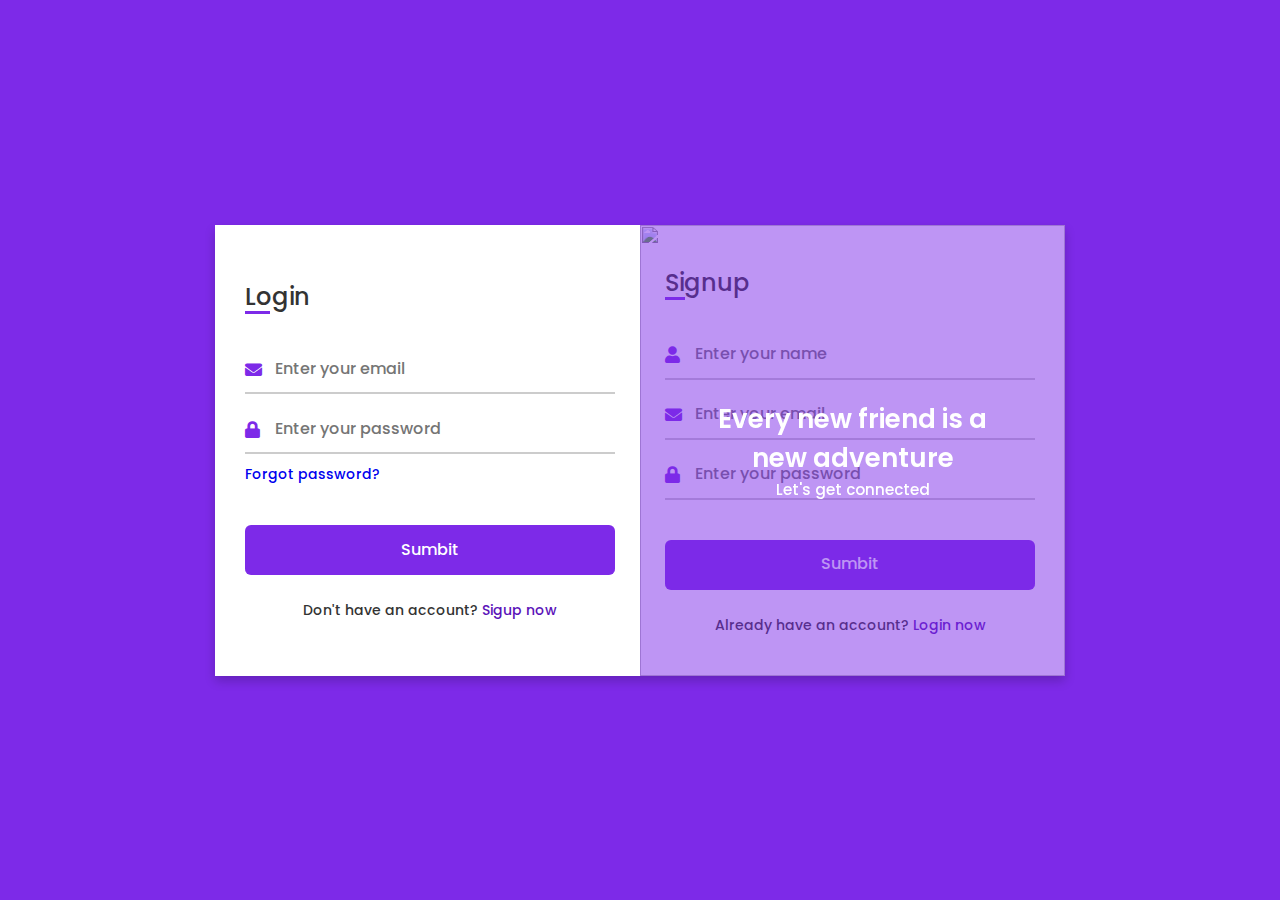
==== index.html @ 82aabe47 "sign up form" ====
<!DOCTYPE html>

<html lang="en" dir="ltr">
  <head>
    <meta charset="UTF-8">

    <link rel="stylesheet" href="style.css">
    
    <link rel="stylesheet" href="https://cdnjs.cloudflare.com/ajax/libs/font-awesome/5.15.3/css/all.min.css">
    <meta name="viewport" content="width=device-width, initial-scale=1.0">
   </head>
<body>
  <div class="container">
    <input type="checkbox" id="flip">
    <div class="cover">
      <div class="front">
        <img src="images/frontImg.jpg" alt="">
        <div class="text">
          <span class="text-1">Every new friend is a <br> new adventure</span>
          <span class="text-2">Let's get connected</span>
        </div>
      </div>
      <div class="back">
        <img class="backImg" src="images/backImg.jpg" alt="">
        <div class="text">
          <span class="text-1">Complete miles of journey <br> with one step</span>
          <span class="text-2">Let's get started</span>
        </div>
      </div>
    </div>
    <div class="forms">
        <div class="form-content">
          <div class="login-form">
            <div class="title">Login</div>
          <form action="#">
            <div class="input-boxes">
              <div class="input-box">
                <i class="fas fa-envelope"></i>
                <input type="text" placeholder="Enter your email" required>
              </div>
              <div class="input-box">
                <i class="fas fa-lock"></i>
                <input type="password" placeholder="Enter your password" required>
              </div>
              <div class="text"><a href="#">Forgot password?</a></div>
              <div class="button input-box">
                <input type="submit" value="Sumbit">
              </div>
              <div class="text sign-up-text">Don't have an account? <label for="flip">Sigup now</label></div>
            </div>
        </form>
      </div>
        <div class="signup-form">
          <div class="title">Signup</div>
        <form action="#">
            <div class="input-boxes">
              <div class="input-box">
                <i class="fas fa-user"></i>
                <input type="text" placeholder="Enter your name" required>
              </div>
              <div class="input-box">
                <i class="fas fa-envelope"></i>
                <input type="text" placeholder="Enter your email" required>
              </div>
              <div class="input-box">
                <i class="fas fa-lock"></i>
                <input type="password" placeholder="Enter your password" required>
              </div>
              <div class="button input-box">
                <input type="submit" value="Sumbit">
              </div>
              <div class="text sign-up-text">Already have an account? <label for="flip">Login now</label></div>
            </div>
      </form>
    </div>
    </div>
    </div>
  </div>
</body>
</html>
---- style.css ----
@import url('https://fonts.googleapis.com/css2?family=Poppins:wght@200;300;400;500;600;700&display=swap');
*{
  margin: 0;
  padding: 0;
  box-sizing: border-box;
  font-family: "Poppins" , sans-serif;
}
body{
  min-height: 100vh;
  display: flex;
  align-items: center;
  justify-content: center;
  background: #7d2ae8;
  padding: 30px;
}
.container{
  position: relative;
  max-width: 850px;
  width: 100%;
  background: #fff;
  padding: 40px 30px;
  box-shadow: 0 5px 10px rgba(0,0,0,0.2);
  perspective: 2700px;
}
.container .cover{
  position: absolute;
  top: 0;
  left: 50%;
  height: 100%;
  width: 50%;
  z-index: 98;
  transition: all 1s ease;
  transform-origin: left;
  transform-style: preserve-3d;
}
.container #flip:checked ~ .cover{
  transform: rotateY(-180deg);
}
 .container .cover .front,
 .container .cover .back{
  position: absolute;
  top: 0;
  left: 0;
  height: 100%;
  width: 100%;
}
.cover .back{
  transform: rotateY(180deg);
  backface-visibility: hidden;
}
.container .cover::before,
.container .cover::after{
  content: '';
  position: absolute;
  height: 100%;
  width: 100%;
  background: #7d2ae8;
  opacity: 0.5;
  z-index: 12;
}
.container .cover::after{
  opacity: 0.3;
  transform: rotateY(180deg);
  backface-visibility: hidden;
}
.container .cover img{
  position: absolute;
  height: 100%;
  width: 100%;
  object-fit: cover;
  z-index: 10;
}
.container .cover .text{
  position: absolute;
  z-index: 130;
  height: 100%;
  width: 100%;
  display: flex;
  flex-direction: column;
  align-items: center;
  justify-content: center;
}
.cover .text .text-1,
.cover .text .text-2{
  font-size: 26px;
  font-weight: 600;
  color: #fff;
  text-align: center;
}
.cover .text .text-2{
  font-size: 15px;
  font-weight: 500;
}
.container .forms{
  height: 100%;
  width: 100%;
  background: #fff;
}
.container .form-content{
  display: flex;
  align-items: center;
  justify-content: space-between;
}
.form-content .login-form,
.form-content .signup-form{
  width: calc(100% / 2 - 25px);
}
.forms .form-content .title{
  position: relative;
  font-size: 24px;
  font-weight: 500;
  color: #333;
}
.forms .form-content .title:before{
  content: '';
  position: absolute;
  left: 0;
  bottom: 0;
  height: 3px;
  width: 25px;
  background: #7d2ae8;
}
.forms .signup-form  .title:before{
  width: 20px;
}
.forms .form-content .input-boxes{
  margin-top: 30px;
}
.forms .form-content .input-box{
  display: flex;
  align-items: center;
  height: 50px;
  width: 100%;
  margin: 10px 0;
  position: relative;
}
.form-content .input-box input{
  height: 100%;
  width: 100%;
  outline: none;
  border: none;
  padding: 0 30px;
  font-size: 16px;
  font-weight: 500;
  border-bottom: 2px solid rgba(0,0,0,0.2);
  transition: all 0.3s ease;
}
.form-content .input-box input:focus,
.form-content .input-box input:valid{
  border-color: #7d2ae8;
}
.form-content .input-box i{
  position: absolute;
  color: #7d2ae8;
  font-size: 17px;
}
.forms .form-content .text{
  font-size: 14px;
  font-weight: 500;
  color: #333;
}
.forms .form-content .text a{
  text-decoration: none;
}
.forms .form-content .text a:hover{
  text-decoration: underline;
}
.forms .form-content .button{
  color: #fff;
  margin-top: 40px;
}
.forms .form-content .button input{
  color: #fff;
  background: #7d2ae8;
  border-radius: 6px;
  padding: 0;
  cursor: pointer;
  transition: all 0.4s ease;
}
.forms .form-content .button input:hover{
  background: #5b13b9;
}
.forms .form-content label{
  color: #5b13b9;
  cursor: pointer;
}
.forms .form-content label:hover{
  text-decoration: underline;
}
.forms .form-content .login-text,
.forms .form-content .sign-up-text{
  text-align: center;
  margin-top: 25px;
}
.container #flip{
  display: none;
}
@media (max-width: 730px) {
  .container .cover{
    display: none;
  }
  .form-content .login-form,
  .form-content .signup-form{
    width: 100%;
  }
  .form-content .signup-form{
    display: none;
  }
  .container #flip:checked ~ .forms .signup-form{
    display: block;
  }
  .container #flip:checked ~ .forms .login-form{
    display: none;
  }
}
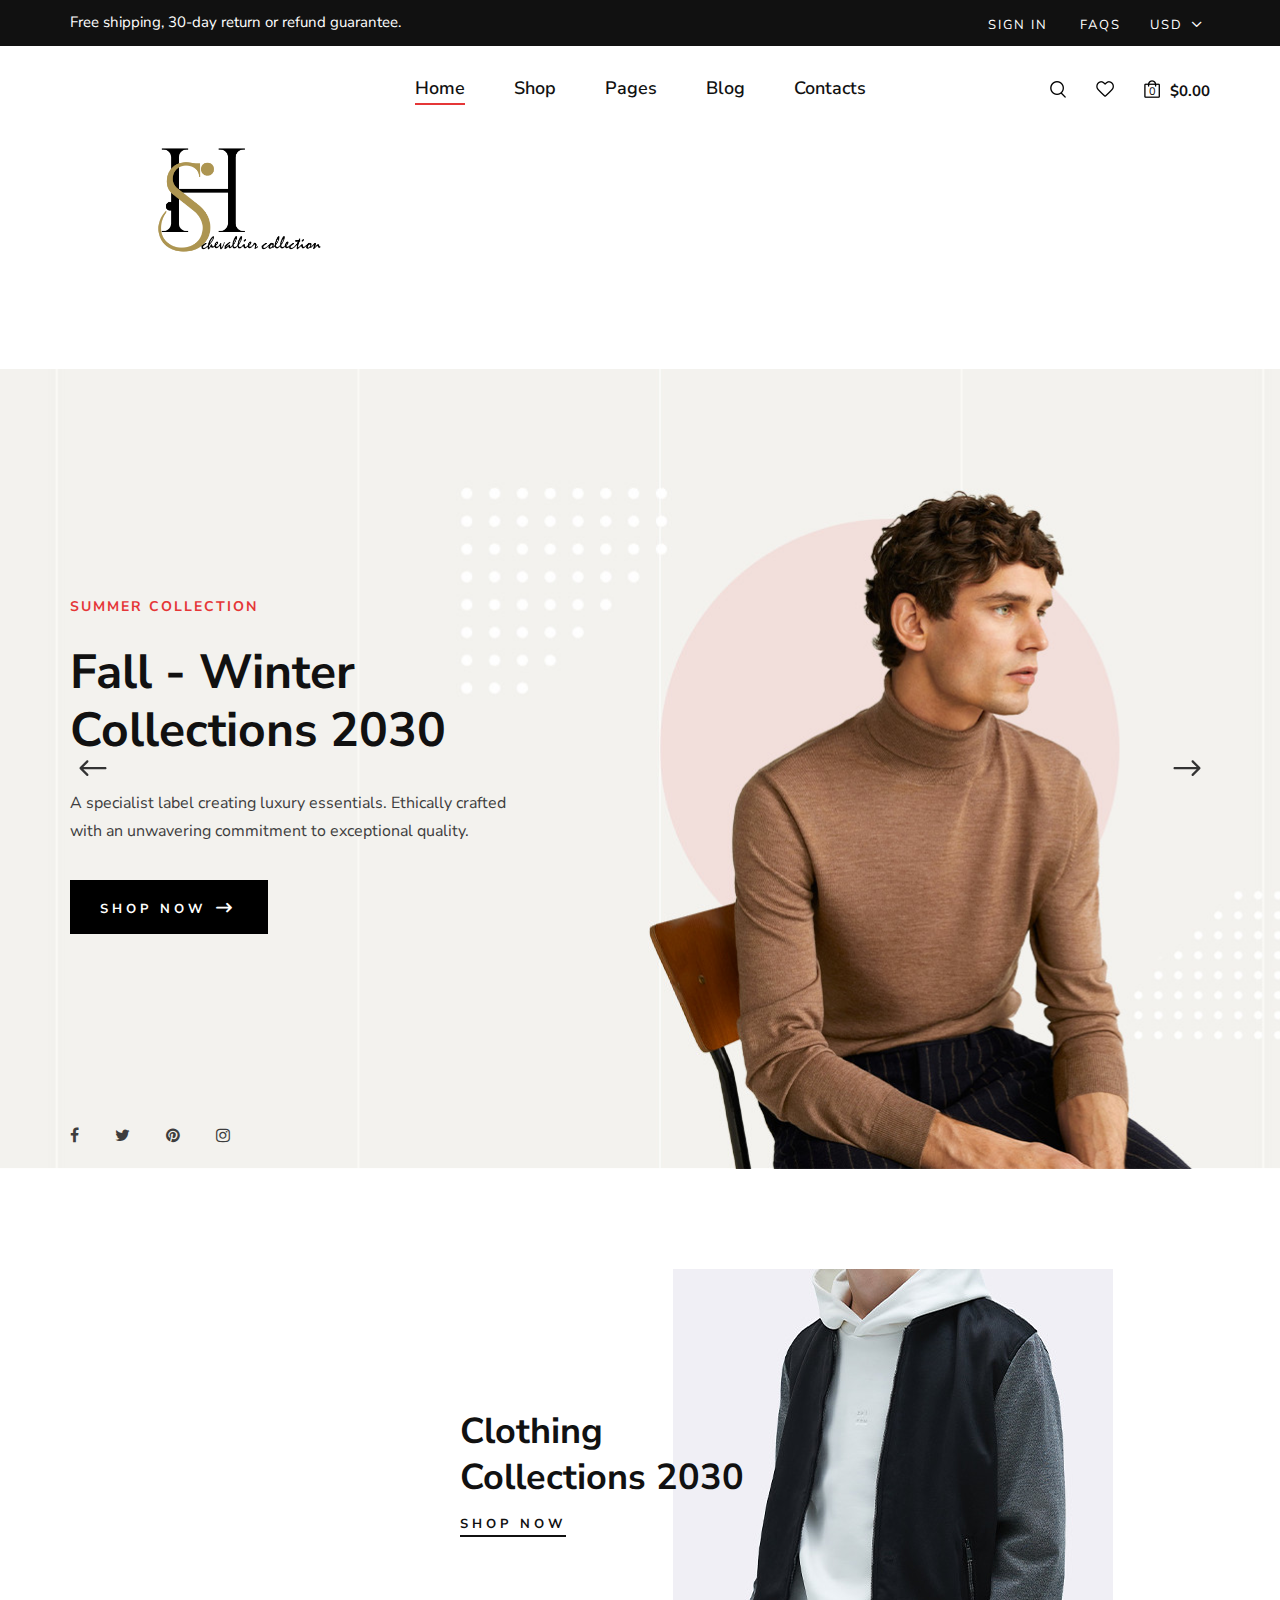
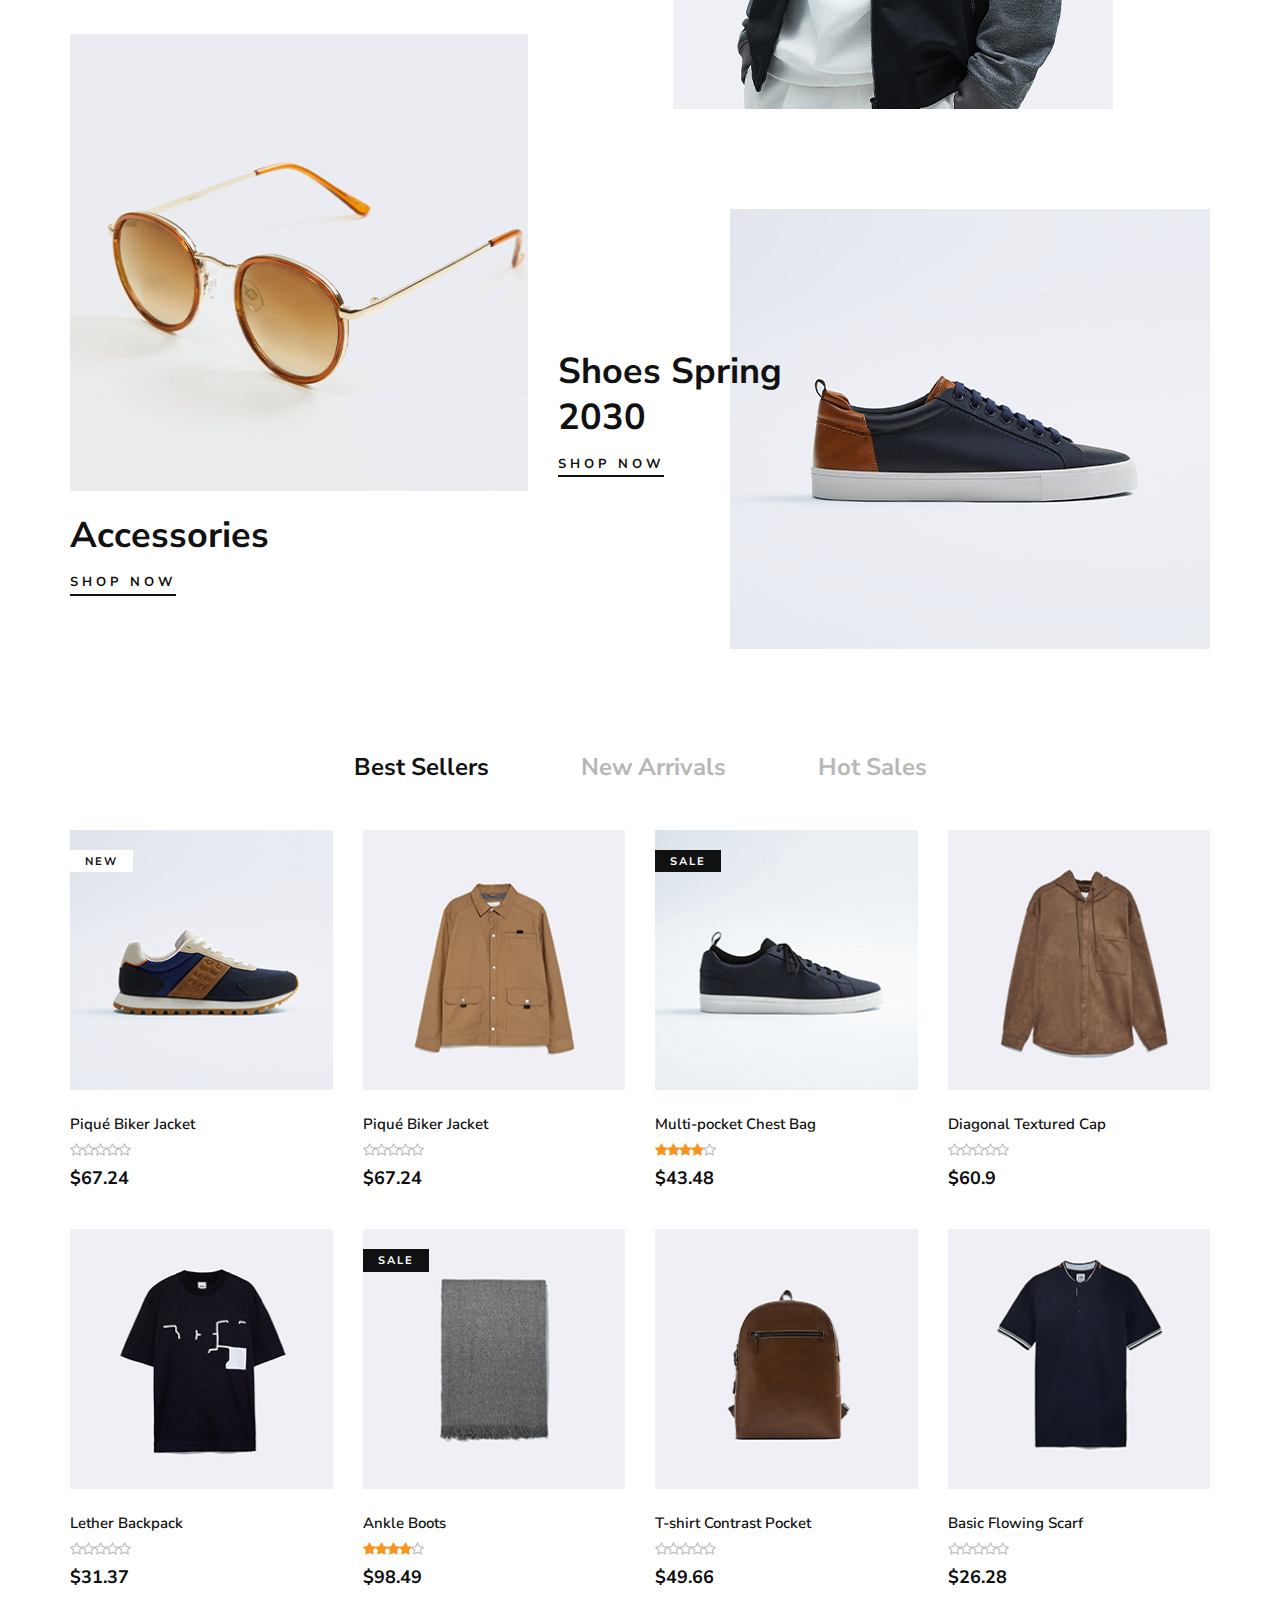
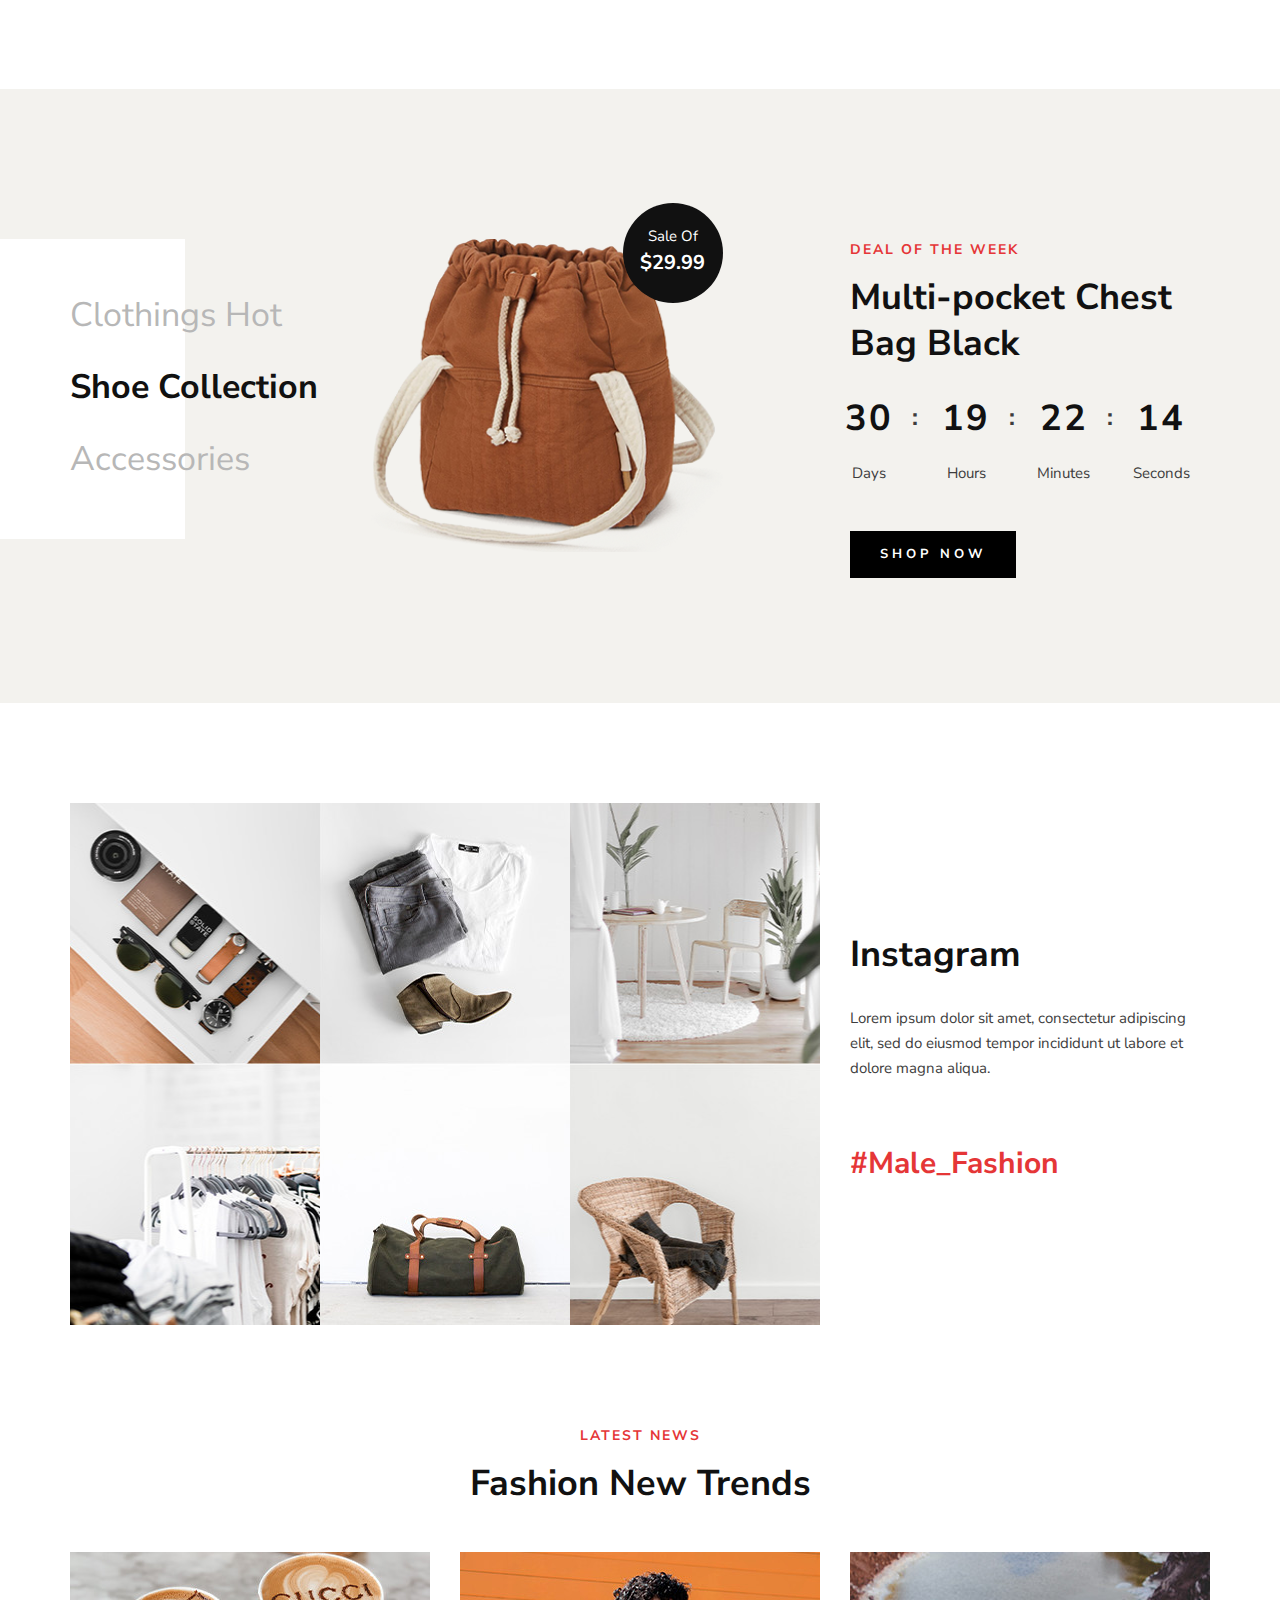
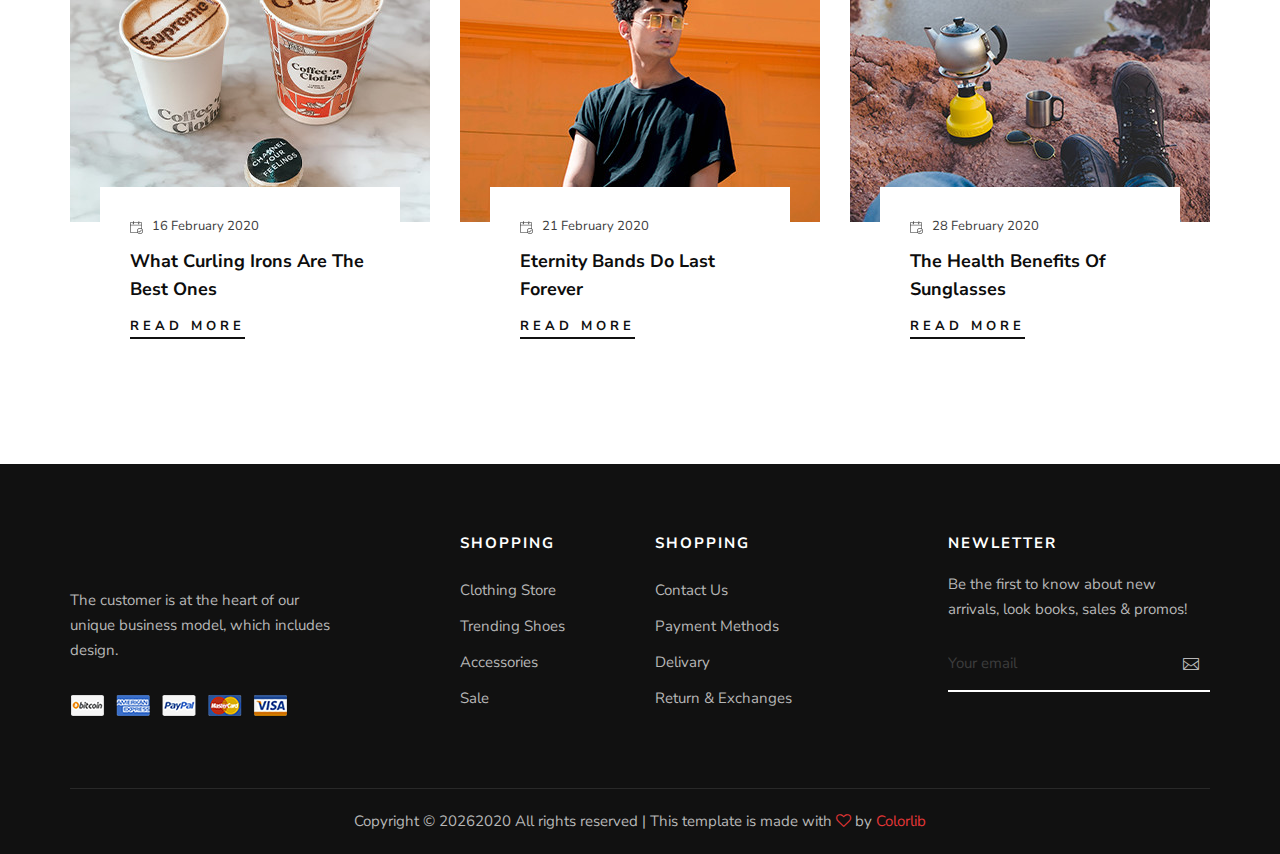
==== commit ca8896c9: "pages" ====
--- a/index.html
+++ b/index.html
@@ -1,80 +1,729 @@
-<!DOCTYPE html>
-
-<html lang="en" dir="ltr">
-  <head>
-    <meta charset="UTF-8">
-
-    <link rel="stylesheet" href="style.css">
-    
-    <link rel="stylesheet" href="https://cdnjs.cloudflare.com/ajax/libs/font-awesome/5.15.3/css/all.min.css">
-    <meta name="viewport" content="width=device-width, initial-scale=1.0">
-   </head>
-<body>
-  <div class="container">
-    <input type="checkbox" id="flip">
-    <div class="cover">
-      <div class="front">
-        <img src="images/frontImg.jpg" alt="">
-        <div class="text">
-          <span class="text-1">Every new friend is a <br> new adventure</span>
-          <span class="text-2">Let's get connected</span>
-        </div>
-      </div>
-      <div class="back">
-        <img class="backImg" src="images/backImg.jpg" alt="">
-        <div class="text">
-          <span class="text-1">Complete miles of journey <br> with one step</span>
-          <span class="text-2">Let's get started</span>
-        </div>
-      </div>
-    </div>
-    <div class="forms">
-        <div class="form-content">
-          <div class="login-form">
-            <div class="title">Login</div>
-          <form action="#">
-            <div class="input-boxes">
-              <div class="input-box">
-                <i class="fas fa-envelope"></i>
-                <input type="text" placeholder="Enter your email" required>
-              </div>
-              <div class="input-box">
-                <i class="fas fa-lock"></i>
-                <input type="password" placeholder="Enter your password" required>
-              </div>
-              <div class="text"><a href="#">Forgot password?</a></div>
-              <div class="button input-box">
-                <input type="submit" value="Sumbit">
-              </div>
-              <div class="text sign-up-text">Don't have an account? <label for="flip">Sigup now</label></div>
-            </div>
-        </form>
-      </div>
-        <div class="signup-form">
-          <div class="title">Signup</div>
-        <form action="#">
-            <div class="input-boxes">
-              <div class="input-box">
-                <i class="fas fa-user"></i>
-                <input type="text" placeholder="Enter your name" required>
-              </div>
-              <div class="input-box">
-                <i class="fas fa-envelope"></i>
-                <input type="text" placeholder="Enter your email" required>
-              </div>
-              <div class="input-box">
-                <i class="fas fa-lock"></i>
-                <input type="password" placeholder="Enter your password" required>
-              </div>
-              <div class="button input-box">
-                <input type="submit" value="Sumbit">
-              </div>
-              <div class="text sign-up-text">Already have an account? <label for="flip">Login now</label></div>
-            </div>
-      </form>
-    </div>
-    </div>
-    </div>
-  </div>
-</body>
-</html>
+<!DOCTYPE html>
+<html lang="zxx">
+
+<head>
+    <meta charset="UTF-8">
+    <meta name="description" content="Male_Fashion Template">
+    <meta name="keywords" content="Male_Fashion, unica, creative, html">
+    <meta name="viewport" content="width=device-width, initial-scale=1.0">
+    <meta http-equiv="X-UA-Compatible" content="ie=edge">
+    <title>chevalier</title>
+
+    <!-- Google Font -->
+    <link href="https://fonts.googleapis.com/css2?family=Nunito+Sans:wght@300;400;600;700;800;900&display=swap"
+    rel="stylesheet">
+
+    <!-- Css Styles -->
+    <link rel="stylesheet" href="css/bootstrap.min.css" type="text/css">
+    <link rel="stylesheet" href="css/font-awesome.min.css" type="text/css">
+    <link rel="stylesheet" href="css/elegant-icons.css" type="text/css">
+    <link rel="stylesheet" href="css/magnific-popup.css" type="text/css">
+    <link rel="stylesheet" href="css/nice-select.css" type="text/css">
+    <link rel="stylesheet" href="css/owl.carousel.min.css" type="text/css">
+    <link rel="stylesheet" href="css/slicknav.min.css" type="text/css">
+    <link rel="stylesheet" href="css/style.css" type="text/css">
+</head>
+
+<body>
+    <!-- Page Preloder -->
+    <div id="preloder">
+        <div class="loader"></div>
+    </div>
+
+    <!-- Offcanvas Menu Begin -->
+    <div class="offcanvas-menu-overlay"></div>
+    <div class="offcanvas-menu-wrapper">
+        <div class="offcanvas__option">
+            <div class="offcanvas__links">
+                <a href="#">Sign in</a>
+                <a href="#">FAQs</a>
+            </div>
+            <div class="offcanvas__top__hover">
+                <span>Usd <i class="arrow_carrot-down"></i></span>
+                <ul>
+                    <li>USD</li>
+                    <li>EUR</li>
+                    <li>TND</li>
+                </ul>
+            </div>
+        </div>
+        <div class="offcanvas__nav__option">
+            <a href="#" class="search-switch"><img src="img/icon/search.png" alt=""></a>
+            <a href="#"><img src="img/icon/heart.png" alt=""></a>
+            <a href="#"><img src="img/icon/cart.png" alt=""> <span>0</span></a>
+            <div class="price">$0.00</div>
+        </div>
+        <div id="mobile-menu-wrap"></div>
+        <div class="offcanvas__text">
+            <p>Free shipping, 30-day return or refund guarantee.</p>
+        </div>
+    </div>
+    <!-- Offcanvas Menu End -->
+
+    <!-- Header Section Begin -->
+    <header class="header">
+        <div class="header__top">
+            <div class="container">
+                <div class="row">
+                    <div class="col-lg-6 col-md-7">
+                        <div class="header__top__left">
+                            <p>Free shipping, 30-day return or refund guarantee.</p>
+                        </div>
+                    </div>
+                    <div class="col-lg-6 col-md-5">
+                        <div class="header__top__right">
+                            <div class="header__top__links">
+                                <a href="#">Sign in</a>
+                                <a href="#">FAQs</a>
+                            </div>
+                            <div class="header__top__hover">
+                                <span>Usd <i class="arrow_carrot-down"></i></span>
+                                <ul>
+                                    <li>USD</li>
+                                    <li>EUR</li>
+                                    <li>USD</li>
+                                </ul>
+                            </div>
+                        </div>
+                    </div>
+                </div>
+            </div>
+        </div>
+        <div class="container">
+            <div class="row">
+                <div class="col-lg-3 col-md-3">
+                    <div class="header__logo">
+                        <a href="./index.html"><img src="img/logo.png" alt=""></a>
+                    </div>
+                </div>
+                <div class="col-lg-6 col-md-6">
+                    <nav class="header__menu mobile-menu">
+                        <ul>
+                            <li class="active"><a href="./index.html">Home</a></li>
+                            <li><a href="./shop.html">Shop</a></li>
+                            <li><a href="#">Pages</a>
+                                <ul class="dropdown">
+                                    <li><a href="./about.html">About Us</a></li>
+                                    <li><a href="./shop-details.html">Shop Details</a></li>
+                                    <li><a href="./shopping-cart.html">Shopping Cart</a></li>
+                                    <li><a href="./checkout.html">Check Out</a></li>
+                                    <li><a href="./blog-details.html">Blog Details</a></li>
+                                </ul>
+                            </li>
+                            <li><a href="./blog.html">Blog</a></li>
+                            <li><a href="./contact.html">Contacts</a></li>
+                        </ul>
+                    </nav>
+                </div>
+                <div class="col-lg-3 col-md-3">
+                    <div class="header__nav__option">
+                        <a href="#" class="search-switch"><img src="img/icon/search.png" alt=""></a>
+                        <a href="#"><img src="img/icon/heart.png" alt=""></a>
+                        <a href="#"><img src="img/icon/cart.png" alt=""> <span>0</span></a>
+                        <div class="price">$0.00</div>
+                    </div>
+                </div>
+            </div>
+            <div class="canvas__open"><i class="fa fa-bars"></i></div>
+        </div>
+    </header>
+    <!-- Header Section End -->
+
+    <!-- Hero Section Begin -->
+    <section class="hero">
+        <div class="hero__slider owl-carousel">
+            <div class="hero__items set-bg" data-setbg="img/hero/hero-1.jpg">
+                <div class="container">
+                    <div class="row">
+                        <div class="col-xl-5 col-lg-7 col-md-8">
+                            <div class="hero__text">
+                                <h6>Summer Collection</h6>
+                                <h2>Fall - Winter Collections 2030</h2>
+                                <p>A specialist label creating luxury essentials. Ethically crafted with an unwavering
+                                commitment to exceptional quality.</p>
+                                <a href="#" class="primary-btn">Shop now <span class="arrow_right"></span></a>
+                                <div class="hero__social">
+                                    <a href="#"><i class="fa fa-facebook"></i></a>
+                                    <a href="#"><i class="fa fa-twitter"></i></a>
+                                    <a href="#"><i class="fa fa-pinterest"></i></a>
+                                    <a href="#"><i class="fa fa-instagram"></i></a>
+                                </div>
+                            </div>
+                        </div>
+                    </div>
+                </div>
+            </div>
+            <div class="hero__items set-bg" data-setbg="img/hero/hero-2.jpg">
+                <div class="container">
+                    <div class="row">
+                        <div class="col-xl-5 col-lg-7 col-md-8">
+                            <div class="hero__text">
+                                <h6>Summer Collection</h6>
+                                <h2>Fall - Winter Collections 2030</h2>
+                                <p>A specialist label creating luxury essentials. Ethically crafted with an unwavering
+                                commitment to exceptional quality.</p>
+                                <a href="#" class="primary-btn">Shop now <span class="arrow_right"></span></a>
+                                <div class="hero__social">
+                                    <a href="#"><i class="fa fa-facebook"></i></a>
+                                    <a href="#"><i class="fa fa-twitter"></i></a>
+                                    <a href="#"><i class="fa fa-pinterest"></i></a>
+                                    <a href="#"><i class="fa fa-instagram"></i></a>
+                                </div>
+                            </div>
+                        </div>
+                    </div>
+                </div>
+            </div>
+        </div>
+    </section>
+    <!-- Hero Section End -->
+
+    <!-- Banner Section Begin -->
+    <section class="banner spad">
+        <div class="container">
+            <div class="row">
+                <div class="col-lg-7 offset-lg-4">
+                    <div class="banner__item">
+                        <div class="banner__item__pic">
+                            <img src="img/banner/banner-1.jpg" alt="">
+                        </div>
+                        <div class="banner__item__text">
+                            <h2>Clothing Collections 2030</h2>
+                            <a href="#">Shop now</a>
+                        </div>
+                    </div>
+                </div>
+                <div class="col-lg-5">
+                    <div class="banner__item banner__item--middle">
+                        <div class="banner__item__pic">
+                            <img src="img/banner/banner-2.jpg" alt="">
+                        </div>
+                        <div class="banner__item__text">
+                            <h2>Accessories</h2>
+                            <a href="#">Shop now</a>
+                        </div>
+                    </div>
+                </div>
+                <div class="col-lg-7">
+                    <div class="banner__item banner__item--last">
+                        <div class="banner__item__pic">
+                            <img src="img/banner/banner-3.jpg" alt="">
+                        </div>
+                        <div class="banner__item__text">
+                            <h2>Shoes Spring 2030</h2>
+                            <a href="#">Shop now</a>
+                        </div>
+                    </div>
+                </div>
+            </div>
+        </div>
+    </section>
+    <!-- Banner Section End -->
+
+    <!-- Product Section Begin -->
+    <section class="product spad">
+        <div class="container">
+            <div class="row">
+                <div class="col-lg-12">
+                    <ul class="filter__controls">
+                        <li class="active" data-filter="*">Best Sellers</li>
+                        <li data-filter=".new-arrivals">New Arrivals</li>
+                        <li data-filter=".hot-sales">Hot Sales</li>
+                    </ul>
+                </div>
+            </div>
+            <div class="row product__filter">
+                <div class="col-lg-3 col-md-6 col-sm-6 col-md-6 col-sm-6 mix new-arrivals">
+                    <div class="product__item">
+                        <div class="product__item__pic set-bg" data-setbg="img/product/product-1.jpg">
+                            <span class="label">New</span>
+                            <ul class="product__hover">
+                                <li><a href="#"><img src="img/icon/heart.png" alt=""></a></li>
+                                <li><a href="#"><img src="img/icon/compare.png" alt=""> <span>Compare</span></a></li>
+                                <li><a href="#"><img src="img/icon/search.png" alt=""></a></li>
+                            </ul>
+                        </div>
+                        <div class="product__item__text">
+                            <h6>Piqué Biker Jacket</h6>
+                            <a href="#" class="add-cart">+ Add To Cart</a>
+                            <div class="rating">
+                                <i class="fa fa-star-o"></i>
+                                <i class="fa fa-star-o"></i>
+                                <i class="fa fa-star-o"></i>
+                                <i class="fa fa-star-o"></i>
+                                <i class="fa fa-star-o"></i>
+                            </div>
+                            <h5>$67.24</h5>
+                            <div class="product__color__select">
+                                <label for="pc-1">
+                                    <input type="radio" id="pc-1">
+                                </label>
+                                <label class="active black" for="pc-2">
+                                    <input type="radio" id="pc-2">
+                                </label>
+                                <label class="grey" for="pc-3">
+                                    <input type="radio" id="pc-3">
+                                </label>
+                            </div>
+                        </div>
+                    </div>
+                </div>
+                <div class="col-lg-3 col-md-6 col-sm-6 col-md-6 col-sm-6 mix hot-sales">
+                    <div class="product__item">
+                        <div class="product__item__pic set-bg" data-setbg="img/product/product-2.jpg">
+                            <ul class="product__hover">
+                                <li><a href="#"><img src="img/icon/heart.png" alt=""></a></li>
+                                <li><a href="#"><img src="img/icon/compare.png" alt=""> <span>Compare</span></a></li>
+                                <li><a href="#"><img src="img/icon/search.png" alt=""></a></li>
+                            </ul>
+                        </div>
+                        <div class="product__item__text">
+                            <h6>Piqué Biker Jacket</h6>
+                            <a href="#" class="add-cart">+ Add To Cart</a>
+                            <div class="rating">
+                                <i class="fa fa-star-o"></i>
+                                <i class="fa fa-star-o"></i>
+                                <i class="fa fa-star-o"></i>
+                                <i class="fa fa-star-o"></i>
+                                <i class="fa fa-star-o"></i>
+                            </div>
+                            <h5>$67.24</h5>
+                            <div class="product__color__select">
+                                <label for="pc-4">
+                                    <input type="radio" id="pc-4">
+                                </label>
+                                <label class="active black" for="pc-5">
+                                    <input type="radio" id="pc-5">
+                                </label>
+                                <label class="grey" for="pc-6">
+                                    <input type="radio" id="pc-6">
+                                </label>
+                            </div>
+                        </div>
+                    </div>
+                </div>
+                <div class="col-lg-3 col-md-6 col-sm-6 col-md-6 col-sm-6 mix new-arrivals">
+                    <div class="product__item sale">
+                        <div class="product__item__pic set-bg" data-setbg="img/product/product-3.jpg">
+                            <span class="label">Sale</span>
+                            <ul class="product__hover">
+                                <li><a href="#"><img src="img/icon/heart.png" alt=""></a></li>
+                                <li><a href="#"><img src="img/icon/compare.png" alt=""> <span>Compare</span></a></li>
+                                <li><a href="#"><img src="img/icon/search.png" alt=""></a></li>
+                            </ul>
+                        </div>
+                        <div class="product__item__text">
+                            <h6>Multi-pocket Chest Bag</h6>
+                            <a href="#" class="add-cart">+ Add To Cart</a>
+                            <div class="rating">
+                                <i class="fa fa-star"></i>
+                                <i class="fa fa-star"></i>
+                                <i class="fa fa-star"></i>
+                                <i class="fa fa-star"></i>
+                                <i class="fa fa-star-o"></i>
+                            </div>
+                            <h5>$43.48</h5>
+                            <div class="product__color__select">
+                                <label for="pc-7">
+                                    <input type="radio" id="pc-7">
+                                </label>
+                                <label class="active black" for="pc-8">
+                                    <input type="radio" id="pc-8">
+                                </label>
+                                <label class="grey" for="pc-9">
+                                    <input type="radio" id="pc-9">
+                                </label>
+                            </div>
+                        </div>
+                    </div>
+                </div>
+                <div class="col-lg-3 col-md-6 col-sm-6 col-md-6 col-sm-6 mix hot-sales">
+                    <div class="product__item">
+                        <div class="product__item__pic set-bg" data-setbg="img/product/product-4.jpg">
+                            <ul class="product__hover">
+                                <li><a href="#"><img src="img/icon/heart.png" alt=""></a></li>
+                                <li><a href="#"><img src="img/icon/compare.png" alt=""> <span>Compare</span></a></li>
+                                <li><a href="#"><img src="img/icon/search.png" alt=""></a></li>
+                            </ul>
+                        </div>
+                        <div class="product__item__text">
+                            <h6>Diagonal Textured Cap</h6>
+                            <a href="#" class="add-cart">+ Add To Cart</a>
+                            <div class="rating">
+                                <i class="fa fa-star-o"></i>
+                                <i class="fa fa-star-o"></i>
+                                <i class="fa fa-star-o"></i>
+                                <i class="fa fa-star-o"></i>
+                                <i class="fa fa-star-o"></i>
+                            </div>
+                            <h5>$60.9</h5>
+                            <div class="product__color__select">
+                                <label for="pc-10">
+                                    <input type="radio" id="pc-10">
+                                </label>
+                                <label class="active black" for="pc-11">
+                                    <input type="radio" id="pc-11">
+                                </label>
+                                <label class="grey" for="pc-12">
+                                    <input type="radio" id="pc-12">
+                                </label>
+                            </div>
+                        </div>
+                    </div>
+                </div>
+                <div class="col-lg-3 col-md-6 col-sm-6 col-md-6 col-sm-6 mix new-arrivals">
+                    <div class="product__item">
+                        <div class="product__item__pic set-bg" data-setbg="img/product/product-5.jpg">
+                            <ul class="product__hover">
+                                <li><a href="#"><img src="img/icon/heart.png" alt=""></a></li>
+                                <li><a href="#"><img src="img/icon/compare.png" alt=""> <span>Compare</span></a></li>
+                                <li><a href="#"><img src="img/icon/search.png" alt=""></a></li>
+                            </ul>
+                        </div>
+                        <div class="product__item__text">
+                            <h6>Lether Backpack</h6>
+                            <a href="#" class="add-cart">+ Add To Cart</a>
+                            <div class="rating">
+                                <i class="fa fa-star-o"></i>
+                                <i class="fa fa-star-o"></i>
+                                <i class="fa fa-star-o"></i>
+                                <i class="fa fa-star-o"></i>
+                                <i class="fa fa-star-o"></i>
+                            </div>
+                            <h5>$31.37</h5>
+                            <div class="product__color__select">
+                                <label for="pc-13">
+                                    <input type="radio" id="pc-13">
+                                </label>
+                                <label class="active black" for="pc-14">
+                                    <input type="radio" id="pc-14">
+                                </label>
+                                <label class="grey" for="pc-15">
+                                    <input type="radio" id="pc-15">
+                                </label>
+                            </div>
+                        </div>
+                    </div>
+                </div>
+                <div class="col-lg-3 col-md-6 col-sm-6 col-md-6 col-sm-6 mix hot-sales">
+                    <div class="product__item sale">
+                        <div class="product__item__pic set-bg" data-setbg="img/product/product-6.jpg">
+                            <span class="label">Sale</span>
+                            <ul class="product__hover">
+                                <li><a href="#"><img src="img/icon/heart.png" alt=""></a></li>
+                                <li><a href="#"><img src="img/icon/compare.png" alt=""> <span>Compare</span></a></li>
+                                <li><a href="#"><img src="img/icon/search.png" alt=""></a></li>
+                            </ul>
+                        </div>
+                        <div class="product__item__text">
+                            <h6>Ankle Boots</h6>
+                            <a href="#" class="add-cart">+ Add To Cart</a>
+                            <div class="rating">
+                                <i class="fa fa-star"></i>
+                                <i class="fa fa-star"></i>
+                                <i class="fa fa-star"></i>
+                                <i class="fa fa-star"></i>
+                                <i class="fa fa-star-o"></i>
+                            </div>
+                            <h5>$98.49</h5>
+                            <div class="product__color__select">
+                                <label for="pc-16">
+                                    <input type="radio" id="pc-16">
+                                </label>
+                                <label class="active black" for="pc-17">
+                                    <input type="radio" id="pc-17">
+                                </label>
+                                <label class="grey" for="pc-18">
+                                    <input type="radio" id="pc-18">
+                                </label>
+                            </div>
+                        </div>
+                    </div>
+                </div>
+                <div class="col-lg-3 col-md-6 col-sm-6 col-md-6 col-sm-6 mix new-arrivals">
+                    <div class="product__item">
+                        <div class="product__item__pic set-bg" data-setbg="img/product/product-7.jpg">
+                            <ul class="product__hover">
+                                <li><a href="#"><img src="img/icon/heart.png" alt=""></a></li>
+                                <li><a href="#"><img src="img/icon/compare.png" alt=""> <span>Compare</span></a></li>
+                                <li><a href="#"><img src="img/icon/search.png" alt=""></a></li>
+                            </ul>
+                        </div>
+                        <div class="product__item__text">
+                            <h6>T-shirt Contrast Pocket</h6>
+                            <a href="#" class="add-cart">+ Add To Cart</a>
+                            <div class="rating">
+                                <i class="fa fa-star-o"></i>
+                                <i class="fa fa-star-o"></i>
+                                <i class="fa fa-star-o"></i>
+                                <i class="fa fa-star-o"></i>
+                                <i class="fa fa-star-o"></i>
+                            </div>
+                            <h5>$49.66</h5>
+                            <div class="product__color__select">
+                                <label for="pc-19">
+                                    <input type="radio" id="pc-19">
+                                </label>
+                                <label class="active black" for="pc-20">
+                                    <input type="radio" id="pc-20">
+                                </label>
+                                <label class="grey" for="pc-21">
+                                    <input type="radio" id="pc-21">
+                                </label>
+                            </div>
+                        </div>
+                    </div>
+                </div>
+                <div class="col-lg-3 col-md-6 col-sm-6 col-md-6 col-sm-6 mix hot-sales">
+                    <div class="product__item">
+                        <div class="product__item__pic set-bg" data-setbg="img/product/product-8.jpg">
+                            <ul class="product__hover">
+                                <li><a href="#"><img src="img/icon/heart.png" alt=""></a></li>
+                                <li><a href="#"><img src="img/icon/compare.png" alt=""> <span>Compare</span></a></li>
+                                <li><a href="#"><img src="img/icon/search.png" alt=""></a></li>
+                            </ul>
+                        </div>
+                        <div class="product__item__text">
+                            <h6>Basic Flowing Scarf</h6>
+                            <a href="#" class="add-cart">+ Add To Cart</a>
+                            <div class="rating">
+                                <i class="fa fa-star-o"></i>
+                                <i class="fa fa-star-o"></i>
+                                <i class="fa fa-star-o"></i>
+                                <i class="fa fa-star-o"></i>
+                                <i class="fa fa-star-o"></i>
+                            </div>
+                            <h5>$26.28</h5>
+                            <div class="product__color__select">
+                                <label for="pc-22">
+                                    <input type="radio" id="pc-22">
+                                </label>
+                                <label class="active black" for="pc-23">
+                                    <input type="radio" id="pc-23">
+                                </label>
+                                <label class="grey" for="pc-24">
+                                    <input type="radio" id="pc-24">
+                                </label>
+                            </div>
+                        </div>
+                    </div>
+                </div>
+            </div>
+        </div>
+    </section>
+    <!-- Product Section End -->
+
+    <!-- Categories Section Begin -->
+    <section class="categories spad">
+        <div class="container">
+            <div class="row">
+                <div class="col-lg-3">
+                    <div class="categories__text">
+                        <h2>Clothings Hot <br /> <span>Shoe Collection</span> <br /> Accessories</h2>
+                    </div>
+                </div>
+                <div class="col-lg-4">
+                    <div class="categories__hot__deal">
+                        <img src="img/product-sale.png" alt="">
+                        <div class="hot__deal__sticker">
+                            <span>Sale Of</span>
+                            <h5>$29.99</h5>
+                        </div>
+                    </div>
+                </div>
+                <div class="col-lg-4 offset-lg-1">
+                    <div class="categories__deal__countdown">
+                        <span>Deal Of The Week</span>
+                        <h2>Multi-pocket Chest Bag Black</h2>
+                        <div class="categories__deal__countdown__timer" id="countdown">
+                            <div class="cd-item">
+                                <span>3</span>
+                                <p>Days</p>
+                            </div>
+                            <div class="cd-item">
+                                <span>1</span>
+                                <p>Hours</p>
+                            </div>
+                            <div class="cd-item">
+                                <span>50</span>
+                                <p>Minutes</p>
+                            </div>
+                            <div class="cd-item">
+                                <span>18</span>
+                                <p>Seconds</p>
+                            </div>
+                        </div>
+                        <a href="#" class="primary-btn">Shop now</a>
+                    </div>
+                </div>
+            </div>
+        </div>
+    </section>
+    <!-- Categories Section End -->
+
+    <!-- Instagram Section Begin -->
+    <section class="instagram spad">
+        <div class="container">
+            <div class="row">
+                <div class="col-lg-8">
+                    <div class="instagram__pic">
+                        <div class="instagram__pic__item set-bg" data-setbg="img/instagram/instagram-1.jpg"></div>
+                        <div class="instagram__pic__item set-bg" data-setbg="img/instagram/instagram-2.jpg"></div>
+                        <div class="instagram__pic__item set-bg" data-setbg="img/instagram/instagram-3.jpg"></div>
+                        <div class="instagram__pic__item set-bg" data-setbg="img/instagram/instagram-4.jpg"></div>
+                        <div class="instagram__pic__item set-bg" data-setbg="img/instagram/instagram-5.jpg"></div>
+                        <div class="instagram__pic__item set-bg" data-setbg="img/instagram/instagram-6.jpg"></div>
+                    </div>
+                </div>
+                <div class="col-lg-4">
+                    <div class="instagram__text">
+                        <h2>Instagram</h2>
+                        <p>Lorem ipsum dolor sit amet, consectetur adipiscing elit, sed do eiusmod tempor incididunt ut
+                        labore et dolore magna aliqua.</p>
+                        <h3>#Male_Fashion</h3>
+                    </div>
+                </div>
+            </div>
+        </div>
+    </section>
+    <!-- Instagram Section End -->
+
+    <!-- Latest Blog Section Begin -->
+    <section class="latest spad">
+        <div class="container">
+            <div class="row">
+                <div class="col-lg-12">
+                    <div class="section-title">
+                        <span>Latest News</span>
+                        <h2>Fashion New Trends</h2>
+                    </div>
+                </div>
+            </div>
+            <div class="row">
+                <div class="col-lg-4 col-md-6 col-sm-6">
+                    <div class="blog__item">
+                        <div class="blog__item__pic set-bg" data-setbg="img/blog/blog-1.jpg"></div>
+                        <div class="blog__item__text">
+                            <span><img src="img/icon/calendar.png" alt=""> 16 February 2020</span>
+                            <h5>What Curling Irons Are The Best Ones</h5>
+                            <a href="#">Read More</a>
+                        </div>
+                    </div>
+                </div>
+                <div class="col-lg-4 col-md-6 col-sm-6">
+                    <div class="blog__item">
+                        <div class="blog__item__pic set-bg" data-setbg="img/blog/blog-2.jpg"></div>
+                        <div class="blog__item__text">
+                            <span><img src="img/icon/calendar.png" alt=""> 21 February 2020</span>
+                            <h5>Eternity Bands Do Last Forever</h5>
+                            <a href="#">Read More</a>
+                        </div>
+                    </div>
+                </div>
+                <div class="col-lg-4 col-md-6 col-sm-6">
+                    <div class="blog__item">
+                        <div class="blog__item__pic set-bg" data-setbg="img/blog/blog-3.jpg"></div>
+                        <div class="blog__item__text">
+                            <span><img src="img/icon/calendar.png" alt=""> 28 February 2020</span>
+                            <h5>The Health Benefits Of Sunglasses</h5>
+                            <a href="#">Read More</a>
+                        </div>
+                    </div>
+                </div>
+            </div>
+        </div>
+    </section>
+    <!-- Latest Blog Section End -->
+
+    <!-- Footer Section Begin -->
+    <footer class="footer">
+        <div class="container">
+            <div class="row">
+                <div class="col-lg-3 col-md-6 col-sm-6">
+                    <div class="footer__about">
+                        <div class="footer__logo">
+                            <a href="#"><img src="img/footer-logo.png" alt=""></a>
+                        </div>
+                        <p>The customer is at the heart of our unique business model, which includes design.</p>
+                        <a href="#"><img src="img/payment.png" alt=""></a>
+                    </div>
+                </div>
+                <div class="col-lg-2 offset-lg-1 col-md-3 col-sm-6">
+                    <div class="footer__widget">
+                        <h6>Shopping</h6>
+                        <ul>
+                            <li><a href="#">Clothing Store</a></li>
+                            <li><a href="#">Trending Shoes</a></li>
+                            <li><a href="#">Accessories</a></li>
+                            <li><a href="#">Sale</a></li>
+                        </ul>
+                    </div>
+                </div>
+                <div class="col-lg-2 col-md-3 col-sm-6">
+                    <div class="footer__widget">
+                        <h6>Shopping</h6>
+                        <ul>
+                            <li><a href="#">Contact Us</a></li>
+                            <li><a href="#">Payment Methods</a></li>
+                            <li><a href="#">Delivary</a></li>
+                            <li><a href="#">Return & Exchanges</a></li>
+                        </ul>
+                    </div>
+                </div>
+                <div class="col-lg-3 offset-lg-1 col-md-6 col-sm-6">
+                    <div class="footer__widget">
+                        <h6>NewLetter</h6>
+                        <div class="footer__newslatter">
+                            <p>Be the first to know about new arrivals, look books, sales & promos!</p>
+                            <form action="#">
+                                <input type="text" placeholder="Your email">
+                                <button type="submit"><span class="icon_mail_alt"></span></button>
+                            </form>
+                        </div>
+                    </div>
+                </div>
+            </div>
+            <div class="row">
+                <div class="col-lg-12 text-center">
+                    <div class="footer__copyright__text">
+                        <!-- Link back to Colorlib can't be removed. Template is licensed under CC BY 3.0. -->
+                        <p>Copyright ©
+                            <script>
+                                document.write(new Date().getFullYear());
+                            </script>2020
+                            All rights reserved | This template is made with <i class="fa fa-heart-o"
+                            aria-hidden="true"></i> by <a href="https://colorlib.com" target="_blank">Colorlib</a>
+                        </p>
+                        <!-- Link back to Colorlib can't be removed. Template is licensed under CC BY 3.0. -->
+                    </div>
+                </div>
+            </div>
+        </div>
+    </footer>
+    <!-- Footer Section End -->
+
+    <!-- Search Begin -->
+    <div class="search-model">
+        <div class="h-100 d-flex align-items-center justify-content-center">
+            <div class="search-close-switch">+</div>
+            <form class="search-model-form">
+                <input type="text" id="search-input" placeholder="Search here.....">
+            </form>
+        </div>
+    </div>
+    <!-- Search End -->
+
+    <!-- Js Plugins -->
+    <script src="js/jquery-3.3.1.min.js"></script>
+    <script src="js/bootstrap.min.js"></script>
+    <script src="js/jquery.nice-select.min.js"></script>
+    <script src="js/jquery.nicescroll.min.js"></script>
+    <script src="js/jquery.magnific-popup.min.js"></script>
+    <script src="js/jquery.countdown.min.js"></script>
+    <script src="js/jquery.slicknav.js"></script>
+    <script src="js/mixitup.min.js"></script>
+    <script src="js/owl.carousel.min.js"></script>
+    <script src="js/main.js"></script>
+</body>
+
+</html>--- a/css/elegant-icons.css
+++ b/css/elegant-icons.css
@@ -0,0 +1,1159 @@
+@font-face {
+	font-family: 'ElegantIcons';
+	src:url('../fonts/ElegantIcons.eot');
+	src:url('../fonts/ElegantIcons.eot?#iefix') format('embedded-opentype'),
+		url('../fonts/ElegantIcons.woff') format('woff'),
+		url('../fonts/ElegantIcons.ttf') format('truetype'),
+		url('../fonts/ElegantIcons.svg#ElegantIcons') format('svg');
+	font-weight: normal;
+	font-style: normal;
+}
+
+/* Use the following CSS code if you want to use data attributes for inserting your icons */
+[data-icon]:before {
+	font-family: 'ElegantIcons';
+	content: attr(data-icon);
+	speak: none;
+	font-weight: normal;
+	font-variant: normal;
+	text-transform: none;
+	line-height: 1;
+	-webkit-font-smoothing: antialiased;
+	-moz-osx-font-smoothing: grayscale;
+}
+
+/* Use the following CSS code if you want to have a class per icon */
+/*
+Instead of a list of all class selectors,
+you can use the generic selector below, but it's slower:
+[class*="your-class-prefix"] {
+*/
+.arrow_up, .arrow_down, .arrow_left, .arrow_right, .arrow_left-up, .arrow_right-up, .arrow_right-down, .arrow_left-down, .arrow-up-down, .arrow_up-down_alt, .arrow_left-right_alt, .arrow_left-right, .arrow_expand_alt2, .arrow_expand_alt, .arrow_condense, .arrow_expand, .arrow_move, .arrow_carrot-up, .arrow_carrot-down, .arrow_carrot-left, .arrow_carrot-right, .arrow_carrot-2up, .arrow_carrot-2down, .arrow_carrot-2left, .arrow_carrot-2right, .arrow_carrot-up_alt2, .arrow_carrot-down_alt2, .arrow_carrot-left_alt2, .arrow_carrot-right_alt2, .arrow_carrot-2up_alt2, .arrow_carrot-2down_alt2, .arrow_carrot-2left_alt2, .arrow_carrot-2right_alt2, .arrow_triangle-up, .arrow_triangle-down, .arrow_triangle-left, .arrow_triangle-right, .arrow_triangle-up_alt2, .arrow_triangle-down_alt2, .arrow_triangle-left_alt2, .arrow_triangle-right_alt2, .arrow_back, .icon_minus-06, .icon_plus, .icon_close, .icon_check, .icon_minus_alt2, .icon_plus_alt2, .icon_close_alt2, .icon_check_alt2, .icon_zoom-out_alt, .icon_zoom-in_alt, .icon_search, .icon_box-empty, .icon_box-selected, .icon_minus-box, .icon_plus-box, .icon_box-checked, .icon_circle-empty, .icon_circle-slelected, .icon_stop_alt2, .icon_stop, .icon_pause_alt2, .icon_pause, .icon_menu, .icon_menu-square_alt2, .icon_menu-circle_alt2, .icon_ul, .icon_ol, .icon_adjust-horiz, .icon_adjust-vert, .icon_document_alt, .icon_documents_alt, .icon_pencil, .icon_pencil-edit_alt, .icon_pencil-edit, .icon_folder-alt, .icon_folder-open_alt, .icon_folder-add_alt, .icon_info_alt, .icon_error-oct_alt, .icon_error-circle_alt, .icon_error-triangle_alt, .icon_question_alt2, .icon_question, .icon_comment_alt, .icon_chat_alt, .icon_vol-mute_alt, .icon_volume-low_alt, .icon_volume-high_alt, .icon_quotations, .icon_quotations_alt2, .icon_clock_alt, .icon_lock_alt, .icon_lock-open_alt, .icon_key_alt, .icon_cloud_alt, .icon_cloud-upload_alt, .icon_cloud-download_alt, .icon_image, .icon_images, .icon_lightbulb_alt, .icon_gift_alt, .icon_house_alt, .icon_genius, .icon_mobile, .icon_tablet, .icon_laptop, .icon_desktop, .icon_camera_alt, .icon_mail_alt, .icon_cone_alt, .icon_ribbon_alt, .icon_bag_alt, .icon_creditcard, .icon_cart_alt, .icon_paperclip, .icon_tag_alt, .icon_tags_alt, .icon_trash_alt, .icon_cursor_alt, .icon_mic_alt, .icon_compass_alt, .icon_pin_alt, .icon_pushpin_alt, .icon_map_alt, .icon_drawer_alt, .icon_toolbox_alt, .icon_book_alt, .icon_calendar, .icon_film, .icon_table, .icon_contacts_alt, .icon_headphones, .icon_lifesaver, .icon_piechart, .icon_refresh, .icon_link_alt, .icon_link, .icon_loading, .icon_blocked, .icon_archive_alt, .icon_heart_alt, .icon_star_alt, .icon_star-half_alt, .icon_star, .icon_star-half, .icon_tools, .icon_tool, .icon_cog, .icon_cogs, .arrow_up_alt, .arrow_down_alt, .arrow_left_alt, .arrow_right_alt, .arrow_left-up_alt, .arrow_right-up_alt, .arrow_right-down_alt, .arrow_left-down_alt, .arrow_condense_alt, .arrow_expand_alt3, .arrow_carrot_up_alt, .arrow_carrot-down_alt, .arrow_carrot-left_alt, .arrow_carrot-right_alt, .arrow_carrot-2up_alt, .arrow_carrot-2dwnn_alt, .arrow_carrot-2left_alt, .arrow_carrot-2right_alt, .arrow_triangle-up_alt, .arrow_triangle-down_alt, .arrow_triangle-left_alt, .arrow_triangle-right_alt, .icon_minus_alt, .icon_plus_alt, .icon_close_alt, .icon_check_alt, .icon_zoom-out, .icon_zoom-in, .icon_stop_alt, .icon_menu-square_alt, .icon_menu-circle_alt, .icon_document, .icon_documents, .icon_pencil_alt, .icon_folder, .icon_folder-open, .icon_folder-add, .icon_folder_upload, .icon_folder_download, .icon_info, .icon_error-circle, .icon_error-oct, .icon_error-triangle, .icon_question_alt, .icon_comment, .icon_chat, .icon_vol-mute, .icon_volume-low, .icon_volume-high, .icon_quotations_alt, .icon_clock, .icon_lock, .icon_lock-open, .icon_key, .icon_cloud, .icon_cloud-upload, .icon_cloud-download, .icon_lightbulb, .icon_gift, .icon_house, .icon_camera, .icon_mail, .icon_cone, .icon_ribbon, .icon_bag, .icon_cart, .icon_tag, .icon_tags, .icon_trash, .icon_cursor, .icon_mic, .icon_compass, .icon_pin, .icon_pushpin, .icon_map, .icon_drawer, .icon_toolbox, .icon_book, .icon_contacts, .icon_archive, .icon_heart, .icon_profile, .icon_group, .icon_grid-2x2, .icon_grid-3x3, .icon_music, .icon_pause_alt, .icon_phone, .icon_upload, .icon_download, .social_facebook, .social_twitter, .social_pinterest, .social_googleplus, .social_tumblr, .social_tumbleupon, .social_wordpress, .social_instagram, .social_dribbble, .social_vimeo, .social_linkedin, .social_rss, .social_deviantart, .social_share, .social_myspace, .social_skype, .social_youtube, .social_picassa, .social_googledrive, .social_flickr, .social_blogger, .social_spotify, .social_delicious, .social_facebook_circle, .social_twitter_circle, .social_pinterest_circle, .social_googleplus_circle, .social_tumblr_circle, .social_stumbleupon_circle, .social_wordpress_circle, .social_instagram_circle, .social_dribbble_circle, .social_vimeo_circle, .social_linkedin_circle, .social_rss_circle, .social_deviantart_circle, .social_share_circle, .social_myspace_circle, .social_skype_circle, .social_youtube_circle, .social_picassa_circle, .social_googledrive_alt2, .social_flickr_circle, .social_blogger_circle, .social_spotify_circle, .social_delicious_circle, .social_facebook_square, .social_twitter_square, .social_pinterest_square, .social_googleplus_square, .social_tumblr_square, .social_stumbleupon_square, .social_wordpress_square, .social_instagram_square, .social_dribbble_square, .social_vimeo_square, .social_linkedin_square, .social_rss_square, .social_deviantart_square, .social_share_square, .social_myspace_square, .social_skype_square, .social_youtube_square, .social_picassa_square, .social_googledrive_square, .social_flickr_square, .social_blogger_square, .social_spotify_square, .social_delicious_square, .icon_printer, .icon_calulator, .icon_building, .icon_floppy, .icon_drive, .icon_search-2, .icon_id, .icon_id-2, .icon_puzzle, .icon_like, .icon_dislike, .icon_mug, .icon_currency, .icon_wallet, .icon_pens, .icon_easel, .icon_flowchart, .icon_datareport, .icon_briefcase, .icon_shield, .icon_percent, .icon_globe, .icon_globe-2, .icon_target, .icon_hourglass, .icon_balance, .icon_rook, .icon_printer-alt, .icon_calculator_alt, .icon_building_alt, .icon_floppy_alt, .icon_drive_alt, .icon_search_alt, .icon_id_alt, .icon_id-2_alt, .icon_puzzle_alt, .icon_like_alt, .icon_dislike_alt, .icon_mug_alt, .icon_currency_alt, .icon_wallet_alt, .icon_pens_alt, .icon_easel_alt, .icon_flowchart_alt, .icon_datareport_alt, .icon_briefcase_alt, .icon_shield_alt, .icon_percent_alt, .icon_globe_alt, .icon_clipboard {
+	font-family: 'ElegantIcons';
+	speak: none;
+	font-style: normal;
+	font-weight: normal;
+	font-variant: normal;
+	text-transform: none;
+	line-height: 1;
+	-webkit-font-smoothing: antialiased;
+}
+.arrow_up:before {
+	content: "\21";
+}
+.arrow_down:before {
+	content: "\22";
+}
+.arrow_left:before {
+	content: "\23";
+}
+.arrow_right:before {
+	content: "\24";
+}
+.arrow_left-up:before {
+	content: "\25";
+}
+.arrow_right-up:before {
+	content: "\26";
+}
+.arrow_right-down:before {
+	content: "\27";
+}
+.arrow_left-down:before {
+	content: "\28";
+}
+.arrow-up-down:before {
+	content: "\29";
+}
+.arrow_up-down_alt:before {
+	content: "\2a";
+}
+.arrow_left-right_alt:before {
+	content: "\2b";
+}
+.arrow_left-right:before {
+	content: "\2c";
+}
+.arrow_expand_alt2:before {
+	content: "\2d";
+}
+.arrow_expand_alt:before {
+	content: "\2e";
+}
+.arrow_condense:before {
+	content: "\2f";
+}
+.arrow_expand:before {
+	content: "\30";
+}
+.arrow_move:before {
+	content: "\31";
+}
+.arrow_carrot-up:before {
+	content: "\32";
+}
+.arrow_carrot-down:before {
+	content: "\33";
+}
+.arrow_carrot-left:before {
+	content: "\34";
+}
+.arrow_carrot-right:before {
+	content: "\35";
+}
+.arrow_carrot-2up:before {
+	content: "\36";
+}
+.arrow_carrot-2down:before {
+	content: "\37";
+}
+.arrow_carrot-2left:before {
+	content: "\38";
+}
+.arrow_carrot-2right:before {
+	content: "\39";
+}
+.arrow_carrot-up_alt2:before {
+	content: "\3a";
+}
+.arrow_carrot-down_alt2:before {
+	content: "\3b";
+}
+.arrow_carrot-left_alt2:before {
+	content: "\3c";
+}
+.arrow_carrot-right_alt2:before {
+	content: "\3d";
+}
+.arrow_carrot-2up_alt2:before {
+	content: "\3e";
+}
+.arrow_carrot-2down_alt2:before {
+	content: "\3f";
+}
+.arrow_carrot-2left_alt2:before {
+	content: "\40";
+}
+.arrow_carrot-2right_alt2:before {
+	content: "\41";
+}
+.arrow_triangle-up:before {
+	content: "\42";
+}
+.arrow_triangle-down:before {
+	content: "\43";
+}
+.arrow_triangle-left:before {
+	content: "\44";
+}
+.arrow_triangle-right:before {
+	content: "\45";
+}
+.arrow_triangle-up_alt2:before {
+	content: "\46";
+}
+.arrow_triangle-down_alt2:before {
+	content: "\47";
+}
+.arrow_triangle-left_alt2:before {
+	content: "\48";
+}
+.arrow_triangle-right_alt2:before {
+	content: "\49";
+}
+.arrow_back:before {
+	content: "\4a";
+}
+.icon_minus-06:before {
+	content: "\4b";
+}
+.icon_plus:before {
+	content: "\4c";
+}
+.icon_close:before {
+	content: "\4d";
+}
+.icon_check:before {
+	content: "\4e";
+}
+.icon_minus_alt2:before {
+	content: "\4f";
+}
+.icon_plus_alt2:before {
+	content: "\50";
+}
+.icon_close_alt2:before {
+	content: "\51";
+}
+.icon_check_alt2:before {
+	content: "\52";
+}
+.icon_zoom-out_alt:before {
+	content: "\53";
+}
+.icon_zoom-in_alt:before {
+	content: "\54";
+}
+.icon_search:before {
+	content: "\55";
+}
+.icon_box-empty:before {
+	content: "\56";
+}
+.icon_box-selected:before {
+	content: "\57";
+}
+.icon_minus-box:before {
+	content: "\58";
+}
+.icon_plus-box:before {
+	content: "\59";
+}
+.icon_box-checked:before {
+	content: "\5a";
+}
+.icon_circle-empty:before {
+	content: "\5b";
+}
+.icon_circle-slelected:before {
+	content: "\5c";
+}
+.icon_stop_alt2:before {
+	content: "\5d";
+}
+.icon_stop:before {
+	content: "\5e";
+}
+.icon_pause_alt2:before {
+	content: "\5f";
+}
+.icon_pause:before {
+	content: "\60";
+}
+.icon_menu:before {
+	content: "\61";
+}
+.icon_menu-square_alt2:before {
+	content: "\62";
+}
+.icon_menu-circle_alt2:before {
+	content: "\63";
+}
+.icon_ul:before {
+	content: "\64";
+}
+.icon_ol:before {
+	content: "\65";
+}
+.icon_adjust-horiz:before {
+	content: "\66";
+}
+.icon_adjust-vert:before {
+	content: "\67";
+}
+.icon_document_alt:before {
+	content: "\68";
+}
+.icon_documents_alt:before {
+	content: "\69";
+}
+.icon_pencil:before {
+	content: "\6a";
+}
+.icon_pencil-edit_alt:before {
+	content: "\6b";
+}
+.icon_pencil-edit:before {
+	content: "\6c";
+}
+.icon_folder-alt:before {
+	content: "\6d";
+}
+.icon_folder-open_alt:before {
+	content: "\6e";
+}
+.icon_folder-add_alt:before {
+	content: "\6f";
+}
+.icon_info_alt:before {
+	content: "\70";
+}
+.icon_error-oct_alt:before {
+	content: "\71";
+}
+.icon_error-circle_alt:before {
+	content: "\72";
+}
+.icon_error-triangle_alt:before {
+	content: "\73";
+}
+.icon_question_alt2:before {
+	content: "\74";
+}
+.icon_question:before {
+	content: "\75";
+}
+.icon_comment_alt:before {
+	content: "\76";
+}
+.icon_chat_alt:before {
+	content: "\77";
+}
+.icon_vol-mute_alt:before {
+	content: "\78";
+}
+.icon_volume-low_alt:before {
+	content: "\79";
+}
+.icon_volume-high_alt:before {
+	content: "\7a";
+}
+.icon_quotations:before {
+	content: "\7b";
+}
+.icon_quotations_alt2:before {
+	content: "\7c";
+}
+.icon_clock_alt:before {
+	content: "\7d";
+}
+.icon_lock_alt:before {
+	content: "\7e";
+}
+.icon_lock-open_alt:before {
+	content: "\e000";
+}
+.icon_key_alt:before {
+	content: "\e001";
+}
+.icon_cloud_alt:before {
+	content: "\e002";
+}
+.icon_cloud-upload_alt:before {
+	content: "\e003";
+}
+.icon_cloud-download_alt:before {
+	content: "\e004";
+}
+.icon_image:before {
+	content: "\e005";
+}
+.icon_images:before {
+	content: "\e006";
+}
+.icon_lightbulb_alt:before {
+	content: "\e007";
+}
+.icon_gift_alt:before {
+	content: "\e008";
+}
+.icon_house_alt:before {
+	content: "\e009";
+}
+.icon_genius:before {
+	content: "\e00a";
+}
+.icon_mobile:before {
+	content: "\e00b";
+}
+.icon_tablet:before {
+	content: "\e00c";
+}
+.icon_laptop:before {
+	content: "\e00d";
+}
+.icon_desktop:before {
+	content: "\e00e";
+}
+.icon_camera_alt:before {
+	content: "\e00f";
+}
+.icon_mail_alt:before {
+	content: "\e010";
+}
+.icon_cone_alt:before {
+	content: "\e011";
+}
+.icon_ribbon_alt:before {
+	content: "\e012";
+}
+.icon_bag_alt:before {
+	content: "\e013";
+}
+.icon_creditcard:before {
+	content: "\e014";
+}
+.icon_cart_alt:before {
+	content: "\e015";
+}
+.icon_paperclip:before {
+	content: "\e016";
+}
+.icon_tag_alt:before {
+	content: "\e017";
+}
+.icon_tags_alt:before {
+	content: "\e018";
+}
+.icon_trash_alt:before {
+	content: "\e019";
+}
+.icon_cursor_alt:before {
+	content: "\e01a";
+}
+.icon_mic_alt:before {
+	content: "\e01b";
+}
+.icon_compass_alt:before {
+	content: "\e01c";
+}
+.icon_pin_alt:before {
+	content: "\e01d";
+}
+.icon_pushpin_alt:before {
+	content: "\e01e";
+}
+.icon_map_alt:before {
+	content: "\e01f";
+}
+.icon_drawer_alt:before {
+	content: "\e020";
+}
+.icon_toolbox_alt:before {
+	content: "\e021";
+}
+.icon_book_alt:before {
+	content: "\e022";
+}
+.icon_calendar:before {
+	content: "\e023";
+}
+.icon_film:before {
+	content: "\e024";
+}
+.icon_table:before {
+	content: "\e025";
+}
+.icon_contacts_alt:before {
+	content: "\e026";
+}
+.icon_headphones:before {
+	content: "\e027";
+}
+.icon_lifesaver:before {
+	content: "\e028";
+}
+.icon_piechart:before {
+	content: "\e029";
+}
+.icon_refresh:before {
+	content: "\e02a";
+}
+.icon_link_alt:before {
+	content: "\e02b";
+}
+.icon_link:before {
+	content: "\e02c";
+}
+.icon_loading:before {
+	content: "\e02d";
+}
+.icon_blocked:before {
+	content: "\e02e";
+}
+.icon_archive_alt:before {
+	content: "\e02f";
+}
+.icon_heart_alt:before {
+	content: "\e030";
+}
+.icon_star_alt:before {
+	content: "\e031";
+}
+.icon_star-half_alt:before {
+	content: "\e032";
+}
+.icon_star:before {
+	content: "\e033";
+}
+.icon_star-half:before {
+	content: "\e034";
+}
+.icon_tools:before {
+	content: "\e035";
+}
+.icon_tool:before {
+	content: "\e036";
+}
+.icon_cog:before {
+	content: "\e037";
+}
+.icon_cogs:before {
+	content: "\e038";
+}
+.arrow_up_alt:before {
+	content: "\e039";
+}
+.arrow_down_alt:before {
+	content: "\e03a";
+}
+.arrow_left_alt:before {
+	content: "\e03b";
+}
+.arrow_right_alt:before {
+	content: "\e03c";
+}
+.arrow_left-up_alt:before {
+	content: "\e03d";
+}
+.arrow_right-up_alt:before {
+	content: "\e03e";
+}
+.arrow_right-down_alt:before {
+	content: "\e03f";
+}
+.arrow_left-down_alt:before {
+	content: "\e040";
+}
+.arrow_condense_alt:before {
+	content: "\e041";
+}
+.arrow_expand_alt3:before {
+	content: "\e042";
+}
+.arrow_carrot_up_alt:before {
+	content: "\e043";
+}
+.arrow_carrot-down_alt:before {
+	content: "\e044";
+}
+.arrow_carrot-left_alt:before {
+	content: "\e045";
+}
+.arrow_carrot-right_alt:before {
+	content: "\e046";
+}
+.arrow_carrot-2up_alt:before {
+	content: "\e047";
+}
+.arrow_carrot-2dwnn_alt:before {
+	content: "\e048";
+}
+.arrow_carrot-2left_alt:before {
+	content: "\e049";
+}
+.arrow_carrot-2right_alt:before {
+	content: "\e04a";
+}
+.arrow_triangle-up_alt:before {
+	content: "\e04b";
+}
+.arrow_triangle-down_alt:before {
+	content: "\e04c";
+}
+.arrow_triangle-left_alt:before {
+	content: "\e04d";
+}
+.arrow_triangle-right_alt:before {
+	content: "\e04e";
+}
+.icon_minus_alt:before {
+	content: "\e04f";
+}
+.icon_plus_alt:before {
+	content: "\e050";
+}
+.icon_close_alt:before {
+	content: "\e051";
+}
+.icon_check_alt:before {
+	content: "\e052";
+}
+.icon_zoom-out:before {
+	content: "\e053";
+}
+.icon_zoom-in:before {
+	content: "\e054";
+}
+.icon_stop_alt:before {
+	content: "\e055";
+}
+.icon_menu-square_alt:before {
+	content: "\e056";
+}
+.icon_menu-circle_alt:before {
+	content: "\e057";
+}
+.icon_document:before {
+	content: "\e058";
+}
+.icon_documents:before {
+	content: "\e059";
+}
+.icon_pencil_alt:before {
+	content: "\e05a";
+}
+.icon_folder:before {
+	content: "\e05b";
+}
+.icon_folder-open:before {
+	content: "\e05c";
+}
+.icon_folder-add:before {
+	content: "\e05d";
+}
+.icon_folder_upload:before {
+	content: "\e05e";
+}
+.icon_folder_download:before {
+	content: "\e05f";
+}
+.icon_info:before {
+	content: "\e060";
+}
+.icon_error-circle:before {
+	content: "\e061";
+}
+.icon_error-oct:before {
+	content: "\e062";
+}
+.icon_error-triangle:before {
+	content: "\e063";
+}
+.icon_question_alt:before {
+	content: "\e064";
+}
+.icon_comment:before {
+	content: "\e065";
+}
+.icon_chat:before {
+	content: "\e066";
+}
+.icon_vol-mute:before {
+	content: "\e067";
+}
+.icon_volume-low:before {
+	content: "\e068";
+}
+.icon_volume-high:before {
+	content: "\e069";
+}
+.icon_quotations_alt:before {
+	content: "\e06a";
+}
+.icon_clock:before {
+	content: "\e06b";
+}
+.icon_lock:before {
+	content: "\e06c";
+}
+.icon_lock-open:before {
+	content: "\e06d";
+}
+.icon_key:before {
+	content: "\e06e";
+}
+.icon_cloud:before {
+	content: "\e06f";
+}
+.icon_cloud-upload:before {
+	content: "\e070";
+}
+.icon_cloud-download:before {
+	content: "\e071";
+}
+.icon_lightbulb:before {
+	content: "\e072";
+}
+.icon_gift:before {
+	content: "\e073";
+}
+.icon_house:before {
+	content: "\e074";
+}
+.icon_camera:before {
+	content: "\e075";
+}
+.icon_mail:before {
+	content: "\e076";
+}
+.icon_cone:before {
+	content: "\e077";
+}
+.icon_ribbon:before {
+	content: "\e078";
+}
+.icon_bag:before {
+	content: "\e079";
+}
+.icon_cart:before {
+	content: "\e07a";
+}
+.icon_tag:before {
+	content: "\e07b";
+}
+.icon_tags:before {
+	content: "\e07c";
+}
+.icon_trash:before {
+	content: "\e07d";
+}
+.icon_cursor:before {
+	content: "\e07e";
+}
+.icon_mic:before {
+	content: "\e07f";
+}
+.icon_compass:before {
+	content: "\e080";
+}
+.icon_pin:before {
+	content: "\e081";
+}
+.icon_pushpin:before {
+	content: "\e082";
+}
+.icon_map:before {
+	content: "\e083";
+}
+.icon_drawer:before {
+	content: "\e084";
+}
+.icon_toolbox:before {
+	content: "\e085";
+}
+.icon_book:before {
+	content: "\e086";
+}
+.icon_contacts:before {
+	content: "\e087";
+}
+.icon_archive:before {
+	content: "\e088";
+}
+.icon_heart:before {
+	content: "\e089";
+}
+.icon_profile:before {
+	content: "\e08a";
+}
+.icon_group:before {
+	content: "\e08b";
+}
+.icon_grid-2x2:before {
+	content: "\e08c";
+}
+.icon_grid-3x3:before {
+	content: "\e08d";
+}
+.icon_music:before {
+	content: "\e08e";
+}
+.icon_pause_alt:before {
+	content: "\e08f";
+}
+.icon_phone:before {
+	content: "\e090";
+}
+.icon_upload:before {
+	content: "\e091";
+}
+.icon_download:before {
+	content: "\e092";
+}
+.social_facebook:before {
+	content: "\e093";
+}
+.social_twitter:before {
+	content: "\e094";
+}
+.social_pinterest:before {
+	content: "\e095";
+}
+.social_googleplus:before {
+	content: "\e096";
+}
+.social_tumblr:before {
+	content: "\e097";
+}
+.social_tumbleupon:before {
+	content: "\e098";
+}
+.social_wordpress:before {
+	content: "\e099";
+}
+.social_instagram:before {
+	content: "\e09a";
+}
+.social_dribbble:before {
+	content: "\e09b";
+}
+.social_vimeo:before {
+	content: "\e09c";
+}
+.social_linkedin:before {
+	content: "\e09d";
+}
+.social_rss:before {
+	content: "\e09e";
+}
+.social_deviantart:before {
+	content: "\e09f";
+}
+.social_share:before {
+	content: "\e0a0";
+}
+.social_myspace:before {
+	content: "\e0a1";
+}
+.social_skype:before {
+	content: "\e0a2";
+}
+.social_youtube:before {
+	content: "\e0a3";
+}
+.social_picassa:before {
+	content: "\e0a4";
+}
+.social_googledrive:before {
+	content: "\e0a5";
+}
+.social_flickr:before {
+	content: "\e0a6";
+}
+.social_blogger:before {
+	content: "\e0a7";
+}
+.social_spotify:before {
+	content: "\e0a8";
+}
+.social_delicious:before {
+	content: "\e0a9";
+}
+.social_facebook_circle:before {
+	content: "\e0aa";
+}
+.social_twitter_circle:before {
+	content: "\e0ab";
+}
+.social_pinterest_circle:before {
+	content: "\e0ac";
+}
+.social_googleplus_circle:before {
+	content: "\e0ad";
+}
+.social_tumblr_circle:before {
+	content: "\e0ae";
+}
+.social_stumbleupon_circle:before {
+	content: "\e0af";
+}
+.social_wordpress_circle:before {
+	content: "\e0b0";
+}
+.social_instagram_circle:before {
+	content: "\e0b1";
+}
+.social_dribbble_circle:before {
+	content: "\e0b2";
+}
+.social_vimeo_circle:before {
+	content: "\e0b3";
+}
+.social_linkedin_circle:before {
+	content: "\e0b4";
+}
+.social_rss_circle:before {
+	content: "\e0b5";
+}
+.social_deviantart_circle:before {
+	content: "\e0b6";
+}
+.social_share_circle:before {
+	content: "\e0b7";
+}
+.social_myspace_circle:before {
+	content: "\e0b8";
+}
+.social_skype_circle:before {
+	content: "\e0b9";
+}
+.social_youtube_circle:before {
+	content: "\e0ba";
+}
+.social_picassa_circle:before {
+	content: "\e0bb";
+}
+.social_googledrive_alt2:before {
+	content: "\e0bc";
+}
+.social_flickr_circle:before {
+	content: "\e0bd";
+}
+.social_blogger_circle:before {
+	content: "\e0be";
+}
+.social_spotify_circle:before {
+	content: "\e0bf";
+}
+.social_delicious_circle:before {
+	content: "\e0c0";
+}
+.social_facebook_square:before {
+	content: "\e0c1";
+}
+.social_twitter_square:before {
+	content: "\e0c2";
+}
+.social_pinterest_square:before {
+	content: "\e0c3";
+}
+.social_googleplus_square:before {
+	content: "\e0c4";
+}
+.social_tumblr_square:before {
+	content: "\e0c5";
+}
+.social_stumbleupon_square:before {
+	content: "\e0c6";
+}
+.social_wordpress_square:before {
+	content: "\e0c7";
+}
+.social_instagram_square:before {
+	content: "\e0c8";
+}
+.social_dribbble_square:before {
+	content: "\e0c9";
+}
+.social_vimeo_square:before {
+	content: "\e0ca";
+}
+.social_linkedin_square:before {
+	content: "\e0cb";
+}
+.social_rss_square:before {
+	content: "\e0cc";
+}
+.social_deviantart_square:before {
+	content: "\e0cd";
+}
+.social_share_square:before {
+	content: "\e0ce";
+}
+.social_myspace_square:before {
+	content: "\e0cf";
+}
+.social_skype_square:before {
+	content: "\e0d0";
+}
+.social_youtube_square:before {
+	content: "\e0d1";
+}
+.social_picassa_square:before {
+	content: "\e0d2";
+}
+.social_googledrive_square:before {
+	content: "\e0d3";
+}
+.social_flickr_square:before {
+	content: "\e0d4";
+}
+.social_blogger_square:before {
+	content: "\e0d5";
+}
+.social_spotify_square:before {
+	content: "\e0d6";
+}
+.social_delicious_square:before {
+	content: "\e0d7";
+}
+.icon_printer:before {
+	content: "\e103";
+}
+.icon_calulator:before {
+	content: "\e0ee";
+}
+.icon_building:before {
+	content: "\e0ef";
+}
+.icon_floppy:before {
+	content: "\e0e8";
+}
+.icon_drive:before {
+	content: "\e0ea";
+}
+.icon_search-2:before {
+	content: "\e101";
+}
+.icon_id:before {
+	content: "\e107";
+}
+.icon_id-2:before {
+	content: "\e108";
+}
+.icon_puzzle:before {
+	content: "\e102";
+}
+.icon_like:before {
+	content: "\e106";
+}
+.icon_dislike:before {
+	content: "\e0eb";
+}
+.icon_mug:before {
+	content: "\e105";
+}
+.icon_currency:before {
+	content: "\e0ed";
+}
+.icon_wallet:before {
+	content: "\e100";
+}
+.icon_pens:before {
+	content: "\e104";
+}
+.icon_easel:before {
+	content: "\e0e9";
+}
+.icon_flowchart:before {
+	content: "\e109";
+}
+.icon_datareport:before {
+	content: "\e0ec";
+}
+.icon_briefcase:before {
+	content: "\e0fe";
+}
+.icon_shield:before {
+	content: "\e0f6";
+}
+.icon_percent:before {
+	content: "\e0fb";
+}
+.icon_globe:before {
+	content: "\e0e2";
+}
+.icon_globe-2:before {
+	content: "\e0e3";
+}
+.icon_target:before {
+	content: "\e0f5";
+}
+.icon_hourglass:before {
+	content: "\e0e1";
+}
+.icon_balance:before {
+	content: "\e0ff";
+}
+.icon_rook:before {
+	content: "\e0f8";
+}
+.icon_printer-alt:before {
+	content: "\e0fa";
+}
+.icon_calculator_alt:before {
+	content: "\e0e7";
+}
+.icon_building_alt:before {
+	content: "\e0fd";
+}
+.icon_floppy_alt:before {
+	content: "\e0e4";
+}
+.icon_drive_alt:before {
+	content: "\e0e5";
+}
+.icon_search_alt:before {
+	content: "\e0f7";
+}
+.icon_id_alt:before {
+	content: "\e0e0";
+}
+.icon_id-2_alt:before {
+	content: "\e0fc";
+}
+.icon_puzzle_alt:before {
+	content: "\e0f9";
+}
+.icon_like_alt:before {
+	content: "\e0dd";
+}
+.icon_dislike_alt:before {
+	content: "\e0f1";
+}
+.icon_mug_alt:before {
+	content: "\e0dc";
+}
+.icon_currency_alt:before {
+	content: "\e0f3";
+}
+.icon_wallet_alt:before {
+	content: "\e0d8";
+}
+.icon_pens_alt:before {
+	content: "\e0db";
+}
+.icon_easel_alt:before {
+	content: "\e0f0";
+}
+.icon_flowchart_alt:before {
+	content: "\e0df";
+}
+.icon_datareport_alt:before {
+	content: "\e0f2";
+}
+.icon_briefcase_alt:before {
+	content: "\e0f4";
+}
+.icon_shield_alt:before {
+	content: "\e0d9";
+}
+.icon_percent_alt:before {
+	content: "\e0da";
+}
+.icon_globe_alt:before {
+	content: "\e0de";
+}
+.icon_clipboard:before {
+	content: "\e0e6";
+}
+
+
+	.glyph {
+		float: left;
+		text-align: center;
+		padding: .75em;
+		margin: .4em 1.5em .75em 0;
+		width: 6em;
+text-shadow: none;
+	}
+        .glyph_big {
+        font-size: 128px;
+        color: #59c5dc;
+        float: left;
+        margin-right: 20px;
+        }
+
+        .glyph div { padding-bottom: 10px;}
+
+	.glyph input {
+		font-family: consolas, monospace;
+		font-size: 12px;
+		width: 100%;
+		text-align: center;
+		border: 0;
+		box-shadow: 0 0 0 1px #ccc;
+		padding: .2em;
+                -moz-border-radius: 5px;
+                -webkit-border-radius: 5px;
+	}
+	.centered {
+		margin-left: auto;
+		margin-right: auto;
+	}
+	.glyph .fs1 {
+		font-size: 2em;
+	}
+
+	
--- a/css/nice-select.css
+++ b/css/nice-select.css
@@ -0,0 +1,138 @@
+.nice-select {
+  -webkit-tap-highlight-color: transparent;
+  background-color: #fff;
+  border-radius: 5px;
+  border: solid 1px #e8e8e8;
+  box-sizing: border-box;
+  clear: both;
+  cursor: pointer;
+  display: block;
+  float: left;
+  font-family: inherit;
+  font-size: 14px;
+  font-weight: normal;
+  height: 42px;
+  line-height: 40px;
+  outline: none;
+  padding-left: 18px;
+  padding-right: 30px;
+  position: relative;
+  text-align: left !important;
+  -webkit-transition: all 0.2s ease-in-out;
+  transition: all 0.2s ease-in-out;
+  -webkit-user-select: none;
+     -moz-user-select: none;
+      -ms-user-select: none;
+          user-select: none;
+  white-space: nowrap;
+  width: auto; }
+  .nice-select:hover {
+    border-color: #dbdbdb; }
+  .nice-select:active, .nice-select.open, .nice-select:focus {
+    border-color: #999; }
+  .nice-select:after {
+    border-bottom: 2px solid #999;
+    border-right: 2px solid #999;
+    content: '';
+    display: block;
+    height: 5px;
+    margin-top: -4px;
+    pointer-events: none;
+    position: absolute;
+    right: 12px;
+    top: 50%;
+    -webkit-transform-origin: 66% 66%;
+        -ms-transform-origin: 66% 66%;
+            transform-origin: 66% 66%;
+    -webkit-transform: rotate(45deg);
+        -ms-transform: rotate(45deg);
+            transform: rotate(45deg);
+    -webkit-transition: all 0.15s ease-in-out;
+    transition: all 0.15s ease-in-out;
+    width: 5px; }
+  .nice-select.open:after {
+    -webkit-transform: rotate(-135deg);
+        -ms-transform: rotate(-135deg);
+            transform: rotate(-135deg); }
+  .nice-select.open .list {
+    opacity: 1;
+    pointer-events: auto;
+    -webkit-transform: scale(1) translateY(0);
+        -ms-transform: scale(1) translateY(0);
+            transform: scale(1) translateY(0); }
+  .nice-select.disabled {
+    border-color: #ededed;
+    color: #999;
+    pointer-events: none; }
+    .nice-select.disabled:after {
+      border-color: #cccccc; }
+  .nice-select.wide {
+    width: 100%; }
+    .nice-select.wide .list {
+      left: 0 !important;
+      right: 0 !important; }
+  .nice-select.right {
+    float: right; }
+    .nice-select.right .list {
+      left: auto;
+      right: 0; }
+  .nice-select.small {
+    font-size: 12px;
+    height: 36px;
+    line-height: 34px; }
+    .nice-select.small:after {
+      height: 4px;
+      width: 4px; }
+    .nice-select.small .option {
+      line-height: 34px;
+      min-height: 34px; }
+  .nice-select .list {
+    background-color: #fff;
+    border-radius: 5px;
+    box-shadow: 0 0 0 1px rgba(68, 68, 68, 0.11);
+    box-sizing: border-box;
+    margin-top: 4px;
+    opacity: 0;
+    overflow: hidden;
+    padding: 0;
+    pointer-events: none;
+    position: absolute;
+    top: 100%;
+    left: 0;
+    -webkit-transform-origin: 50% 0;
+        -ms-transform-origin: 50% 0;
+            transform-origin: 50% 0;
+    -webkit-transform: scale(0.75) translateY(-21px);
+        -ms-transform: scale(0.75) translateY(-21px);
+            transform: scale(0.75) translateY(-21px);
+    -webkit-transition: all 0.2s cubic-bezier(0.5, 0, 0, 1.25), opacity 0.15s ease-out;
+    transition: all 0.2s cubic-bezier(0.5, 0, 0, 1.25), opacity 0.15s ease-out;
+    z-index: 9; }
+    .nice-select .list:hover .option:not(:hover) {
+      background-color: transparent !important; }
+  .nice-select .option {
+    cursor: pointer;
+    font-weight: 400;
+    line-height: 40px;
+    list-style: none;
+    min-height: 40px;
+    outline: none;
+    padding-left: 18px;
+    padding-right: 29px;
+    text-align: left;
+    -webkit-transition: all 0.2s;
+    transition: all 0.2s; }
+    .nice-select .option:hover, .nice-select .option.focus, .nice-select .option.selected.focus {
+      background-color: #f6f6f6; }
+    .nice-select .option.selected {
+      font-weight: bold; }
+    .nice-select .option.disabled {
+      background-color: transparent;
+      color: #999;
+      cursor: default; }
+
+.no-csspointerevents .nice-select .list {
+  display: none; }
+
+.no-csspointerevents .nice-select.open .list {
+  display: block; }
--- a/css/style.css
+++ b/css/style.css
@@ -0,0 +1,3851 @@
+/******************************************************************
+  Template Name: Male Fashion
+  Description: Male Fashion - ecommerce teplate
+  Author: Colorib
+  Author URI: https://www.colorib.com/
+  Version: 1.0
+  Created: Colorib 
+******************************************************************/
+
+/*------------------------------------------------------------------
+[Table of contents]
+
+1.  Template default CSS
+	1.1	Variables
+	1.2	Mixins
+	1.3	Flexbox
+	1.4	Reset
+2.  Helper Css
+3.  Header Section
+4.  Hero Section
+5.  Banner Section
+6.  Product Section
+7.  Intagram Section
+8.  Latest Section
+9.  Contact
+10.  Footer Style
+-------------------------------------------------------------------*/
+
+/*----------------------------------------*/
+/* Template default CSS
+/*----------------------------------------*/
+
+html,
+body {
+	height: 100%;
+	font-family: "Nunito Sans", sans-serif;
+	-webkit-font-smoothing: antialiased;
+}
+
+h1,
+h2,
+h3,
+h4,
+h5,
+h6 {
+	margin: 0;
+	color: #111111;
+	font-weight: 400;
+	font-family: "Nunito Sans", sans-serif;
+}
+
+h1 {
+	font-size: 70px;
+}
+
+h2 {
+	font-size: 36px;
+}
+
+h3 {
+	font-size: 30px;
+}
+
+h4 {
+	font-size: 24px;
+}
+
+h5 {
+	font-size: 18px;
+}
+
+h6 {
+	font-size: 16px;
+}
+
+p {
+	font-size: 15px;
+	font-family: "Nunito Sans", sans-serif;
+	color: #3d3d3d;
+	font-weight: 400;
+	line-height: 25px;
+	margin: 0 0 15px 0;
+}
+
+img {
+	max-width: 100%;
+}
+
+input:focus,
+select:focus,
+button:focus,
+textarea:focus {
+	outline: none;
+}
+
+a:hover,
+a:focus {
+	text-decoration: none;
+	outline: none;
+	color: #ffffff;
+}
+
+ul,
+ol {
+	padding: 0;
+	margin: 0;
+}
+
+/*---------------------
+  Helper CSS
+-----------------------*/
+
+.section-title {
+	margin-bottom: 45px;
+	text-align: center;
+}
+
+.section-title span {
+	color: #e53637;
+	font-size: 14px;
+	font-weight: 700;
+	text-transform: uppercase;
+	letter-spacing: 2px;
+	margin-bottom: 15px;
+	display: block;
+}
+
+.section-title h2 {
+	color: #111111;
+	font-weight: 700;
+	line-height: 46px;
+}
+
+.set-bg {
+	background-repeat: no-repeat;
+	background-size: cover;
+	background-position: top center;
+}
+
+.spad {
+	padding-top: 100px;
+	padding-bottom: 100px;
+}
+
+.text-white h1,
+.text-white h2,
+.text-white h3,
+.text-white h4,
+.text-white h5,
+.text-white h6,
+.text-white p,
+.text-white span,
+.text-white li,
+.text-white a {
+	color: #fff;
+}
+
+/* buttons */
+
+.primary-btn {
+	display: inline-block;
+	font-size: 13px;
+	font-weight: 700;
+	text-transform: uppercase;
+	padding: 14px 30px;
+	color: #ffffff;
+	background: #000000;
+	letter-spacing: 4px;
+}
+
+.site-btn {
+	font-size: 14px;
+	color: #ffffff;
+	background: #111111;
+	font-weight: 700;
+	border: none;
+	text-transform: uppercase;
+	display: inline-block;
+	padding: 14px 30px;
+}
+
+/* Preloder */
+
+#preloder {
+	position: fixed;
+	width: 100%;
+	height: 100%;
+	top: 0;
+	left: 0;
+	z-index: 999999;
+	background: #000;
+}
+
+.loader {
+	width: 40px;
+	height: 40px;
+	position: absolute;
+	top: 50%;
+	left: 50%;
+	margin-top: -13px;
+	margin-left: -13px;
+	border-radius: 60px;
+	animation: loader 0.8s linear infinite;
+	-webkit-animation: loader 0.8s linear infinite;
+}
+
+@keyframes loader {
+	0% {
+		-webkit-transform: rotate(0deg);
+		transform: rotate(0deg);
+		border: 4px solid #f44336;
+		border-left-color: transparent;
+	}
+	50% {
+		-webkit-transform: rotate(180deg);
+		transform: rotate(180deg);
+		border: 4px solid #673ab7;
+		border-left-color: transparent;
+	}
+	100% {
+		-webkit-transform: rotate(360deg);
+		transform: rotate(360deg);
+		border: 4px solid #f44336;
+		border-left-color: transparent;
+	}
+}
+
+@-webkit-keyframes loader {
+	0% {
+		-webkit-transform: rotate(0deg);
+		border: 4px solid #f44336;
+		border-left-color: transparent;
+	}
+	50% {
+		-webkit-transform: rotate(180deg);
+		border: 4px solid #673ab7;
+		border-left-color: transparent;
+	}
+	100% {
+		-webkit-transform: rotate(360deg);
+		border: 4px solid #f44336;
+		border-left-color: transparent;
+	}
+}
+
+.spacial-controls {
+	position: fixed;
+	width: 111px;
+	height: 91px;
+	top: 0;
+	right: 0;
+	z-index: 999;
+}
+
+.spacial-controls .search-switch {
+	display: block;
+	height: 100%;
+	padding-top: 30px;
+	background: #323232;
+	text-align: center;
+	cursor: pointer;
+}
+
+.search-model {
+	display: none;
+	position: fixed;
+	width: 100%;
+	height: 100%;
+	left: 0;
+	top: 0;
+	background: #000;
+	z-index: 99999;
+}
+
+.search-model-form {
+	padding: 0 15px;
+}
+
+.search-model-form input {
+	width: 500px;
+	font-size: 40px;
+	border: none;
+	border-bottom: 2px solid #333;
+	background: 0 0;
+	color: #999;
+}
+
+.search-close-switch {
+	position: absolute;
+	width: 50px;
+	height: 50px;
+	background: #333;
+	color: #fff;
+	text-align: center;
+	border-radius: 50%;
+	font-size: 28px;
+	line-height: 28px;
+	top: 30px;
+	cursor: pointer;
+	-webkit-transform: rotate(45deg);
+	-ms-transform: rotate(45deg);
+	transform: rotate(45deg);
+	display: -webkit-box;
+	display: -ms-flexbox;
+	display: flex;
+	-webkit-box-align: center;
+	-ms-flex-align: center;
+	align-items: center;
+	-webkit-box-pack: center;
+	-ms-flex-pack: center;
+	justify-content: center;
+}
+
+/*---------------------
+  Header
+-----------------------*/
+
+.header {
+	background: #ffffff;
+}
+
+.header__top {
+	background: #111111;
+	padding: 10px 0;
+}
+
+.header__top__left p {
+	color: #ffffff;
+	margin-bottom: 0;
+}
+
+.header__top__right {
+	text-align: right;
+}
+
+.header__top__links {
+	display: inline-block;
+	margin-right: 25px;
+}
+
+.header__top__links a {
+	color: #ffffff;
+	font-size: 13px;
+	text-transform: uppercase;
+	letter-spacing: 2px;
+	margin-right: 28px;
+	display: inline-block;
+}
+
+.header__top__links a:last-child {
+	margin-right: 0;
+}
+
+.header__top__hover {
+	display: inline-block;
+	position: relative;
+}
+
+.header__top__hover:hover ul {
+	top: 24px;
+	opacity: 1;
+	visibility: visible;
+}
+
+.header__top__hover span {
+	color: #ffffff;
+	font-size: 13px;
+	text-transform: uppercase;
+	letter-spacing: 2px;
+	display: inline-block;
+	cursor: pointer;
+}
+
+.header__top__hover span i {
+	font-size: 20px;
+	position: relative;
+	top: 3px;
+	right: 2px;
+}
+
+.header__top__hover ul {
+	background: #ffffff;
+	display: inline-block;
+	padding: 2px 0;
+	position: absolute;
+	left: 0;
+	top: 44px;
+	opacity: 0;
+	visibility: hidden;
+	z-index: 3;
+	-webkit-box-shadow: 0 10px 20px rgba(0, 0, 0, 0.1);
+	box-shadow: 0 10px 20px rgba(0, 0, 0, 0.1);
+	-webkit-transition: all, 0.3s;
+	-o-transition: all, 0.3s;
+	transition: all, 0.3s;
+}
+
+.header__top__hover ul li {
+	list-style: none;
+	font-size: 13px;
+	color: #111111;
+	padding: 2px 15px;
+	cursor: pointer;
+}
+
+.header__logo {
+	padding: 30px 0;
+}
+
+.header__logo a {
+	display: inline-block;
+}
+
+.header__menu {
+	text-align: center;
+	padding: 26px 0 25px;
+}
+
+.header__menu ul li {
+	list-style: none;
+	display: inline-block;
+	margin-right: 45px;
+	position: relative;
+}
+
+.header__menu ul li.active a:after {
+	-webkit-transform: scale(1);
+	-ms-transform: scale(1);
+	transform: scale(1);
+}
+
+.header__menu ul li:hover a:after {
+	-webkit-transform: scale(1);
+	-ms-transform: scale(1);
+	transform: scale(1);
+}
+
+.header__menu ul li:hover .dropdown {
+	top: 32px;
+	opacity: 1;
+	visibility: visible;
+}
+
+.header__menu ul li:last-child {
+	margin-right: 0;
+}
+
+.header__menu ul li .dropdown {
+	position: absolute;
+	left: 0;
+	top: 56px;
+	width: 150px;
+	background: #111111;
+	text-align: left;
+	padding: 5px 0;
+	z-index: 9;
+	opacity: 0;
+	visibility: hidden;
+	-webkit-transition: all, 0.3s;
+	-o-transition: all, 0.3s;
+	transition: all, 0.3s;
+}
+
+.header__menu ul li .dropdown li {
+	display: block;
+	margin-right: 0;
+}
+
+.header__menu ul li .dropdown li a {
+	font-size: 14px;
+	color: #ffffff;
+	font-weight: 400;
+	padding: 5px 20px;
+	text-transform: capitalize;
+}
+
+.header__menu ul li .dropdown li a:after {
+	display: none;
+}
+
+.header__menu ul li a {
+	font-size: 18px;
+	color: #111111;
+	display: block;
+	font-weight: 600;
+	position: relative;
+	padding: 3px 0;
+}
+
+.header__menu ul li a:after {
+	position: absolute;
+	left: 0;
+	bottom: 0;
+	width: 100%;
+	height: 2px;
+	background: #e53637;
+	content: "";
+	-webkit-transition: all, 0.5s;
+	-o-transition: all, 0.5s;
+	transition: all, 0.5s;
+	-webkit-transform: scale(0);
+	-ms-transform: scale(0);
+	transform: scale(0);
+}
+
+.header__nav__option {
+	text-align: right;
+	padding: 30px 0;
+}
+
+.header__nav__option a {
+	display: inline-block;
+	margin-right: 26px;
+	position: relative;
+}
+
+.header__nav__option a span {
+	color: #0d0d0d;
+	font-size: 11px;
+	position: absolute;
+	left: 5px;
+	top: 8px;
+}
+
+.header__nav__option a:last-child {
+	margin-right: 0;
+}
+
+.header__nav__option .price {
+	font-size: 15px;
+	color: #111111;
+	font-weight: 700;
+	display: inline-block;
+	margin-left: -20px;
+	position: relative;
+	top: 3px;
+}
+
+.offcanvas-menu-wrapper {
+	display: none;
+}
+
+.canvas__open {
+	display: none;
+}
+
+/*---------------------
+  Hero
+-----------------------*/
+
+.hero__slider.owl-carousel .owl-item.active .hero__text h6 {
+	top: 0;
+	opacity: 1;
+}
+
+.hero__slider.owl-carousel .owl-item.active .hero__text h2 {
+	top: 0;
+	opacity: 1;
+}
+
+.hero__slider.owl-carousel .owl-item.active .hero__text p {
+	top: 0;
+	opacity: 1;
+}
+
+.hero__slider.owl-carousel .owl-item.active .hero__text .primary-btn {
+	top: 0;
+	opacity: 1;
+}
+
+.hero__slider.owl-carousel .owl-nav button {
+	font-size: 36px;
+	color: #333333;
+	position: absolute;
+	left: 75px;
+	top: 50%;
+	margin-top: -18px;
+	line-height: 29px;
+}
+
+.hero__slider.owl-carousel .owl-nav button.owl-next {
+	left: auto;
+	right: 75px;
+}
+
+.hero__items {
+	height: 800px;
+	padding-top: 230px;
+}
+
+.hero__text h6 {
+	color: #e53637;
+	font-size: 14px;
+	font-weight: 700;
+	text-transform: uppercase;
+	letter-spacing: 2px;
+	margin-bottom: 28px;
+	position: relative;
+	top: 100px;
+	opacity: 0;
+	-webkit-transition: all, 0.3s;
+	-o-transition: all, 0.3s;
+	transition: all, 0.3s;
+}
+
+.hero__text h2 {
+	color: #111111;
+	font-size: 48px;
+	font-weight: 700;
+	line-height: 58px;
+	margin-bottom: 30px;
+	position: relative;
+	top: 100px;
+	opacity: 0;
+	-webkit-transition: all, 0.6s;
+	-o-transition: all, 0.6s;
+	transition: all, 0.6s;
+}
+
+.hero__text p {
+	font-size: 16px;
+	line-height: 28px;
+	margin-bottom: 35px;
+	position: relative;
+	top: 100px;
+	opacity: 0;
+	-webkit-transition: all, 0.9s;
+	-o-transition: all, 0.9s;
+	transition: all, 0.9s;
+}
+
+.hero__text .primary-btn {
+	position: relative;
+	top: 100px;
+	opacity: 0;
+	-webkit-transition: all, 1.1s;
+	-o-transition: all, 1.1s;
+	transition: all, 1.1s;
+}
+
+.hero__text .primary-btn span {
+	font-size: 20px;
+	position: relative;
+	top: 4px;
+	font-weight: 700;
+}
+
+.hero__social {
+	margin-top: 190px;
+}
+
+.hero__social a {
+	font-size: 16px;
+	color: #3d3d3d;
+	display: inline-block;
+	margin-right: 32px;
+}
+
+.hero__social a:last-child {
+	margin-right: 0;
+}
+
+/*---------------------
+  Banner
+-----------------------*/
+
+.blog {
+	padding-bottom: 55px;
+}
+
+.banner__item {
+	position: relative;
+	overflow: hidden;
+}
+
+.banner__item:hover .banner__item__text a:after {
+	width: 40px;
+	background: #e53637;
+}
+
+.banner__item.banner__item--middle {
+	margin-top: -75px;
+}
+
+.banner__item.banner__item--middle .banner__item__pic {
+	float: none;
+}
+
+.banner__item.banner__item--middle .banner__item__text {
+	position: relative;
+	top: 0;
+	left: 0;
+	max-width: 100%;
+	padding-top: 22px;
+}
+
+.banner__item.banner__item--last {
+	margin-top: 100px;
+}
+
+.banner__item__pic {
+	float: right;
+}
+
+.banner__item__text {
+	max-width: 300px;
+	position: absolute;
+	left: 0;
+	top: 140px;
+}
+
+.banner__item__text h2 {
+	color: #111111;
+	font-weight: 700;
+	line-height: 46px;
+	margin-bottom: 10px;
+}
+
+.banner__item__text a {
+	display: inline-block;
+	color: #111111;
+	font-size: 13px;
+	font-weight: 700;
+	letter-spacing: 4px;
+	text-transform: uppercase;
+	padding: 3px 0;
+	position: relative;
+}
+
+.banner__item__text a:after {
+	position: absolute;
+	left: 0;
+	bottom: 0;
+	width: 100%;
+	height: 2px;
+	background: #111111;
+	content: "";
+	-webkit-transition: all, 0.3s;
+	-o-transition: all, 0.3s;
+	transition: all, 0.3s;
+}
+
+/*---------------------
+  Categories
+-----------------------*/
+
+.categories {
+	background: #f3f2ee;
+	overflow: hidden;
+	padding-top: 150px;
+	padding-bottom: 125px;
+}
+
+.categories__text {
+	padding-top: 40px;
+	position: relative;
+	z-index: 1;
+}
+
+.categories__text:before {
+	position: absolute;
+	left: -485px;
+	top: 0;
+	height: 300px;
+	width: 600px;
+	background: #ffffff;
+	z-index: -1;
+	content: "";
+}
+
+.categories__text h2 {
+	color: #b7b7b7;
+	line-height: 72px;
+	font-size: 34px;
+}
+
+.categories__text h2 span {
+	font-weight: 700;
+	color: #111111;
+}
+
+.categories__hot__deal {
+	position: relative;
+	z-index: 5;
+}
+
+.categories__hot__deal img {
+	min-width: 100%;
+}
+
+.hot__deal__sticker {
+	height: 100px;
+	width: 100px;
+	background: #111111;
+	border-radius: 50%;
+	padding-top: 22px;
+	text-align: center;
+	position: absolute;
+	right: 0;
+	top: -36px;
+}
+
+.hot__deal__sticker span {
+	display: block;
+	font-size: 15px;
+	color: #ffffff;
+	margin-bottom: 4px;
+}
+
+.hot__deal__sticker h5 {
+	color: #ffffff;
+	font-size: 20px;
+	font-weight: 700;
+}
+
+.categories__deal__countdown span {
+	color: #e53637;
+	font-size: 14px;
+	font-weight: 700;
+	text-transform: uppercase;
+	letter-spacing: 2px;
+	margin-bottom: 15px;
+	display: block;
+}
+
+.categories__deal__countdown h2 {
+	color: #111111;
+	font-weight: 700;
+	line-height: 46px;
+	margin-bottom: 25px;
+}
+
+.categories__deal__countdown .categories__deal__countdown__timer {
+	margin-bottom: 20px;
+	overflow: hidden;
+	margin-left: -30px;
+}
+
+.categories__deal__countdown .categories__deal__countdown__timer .cd-item {
+	width: 25%;
+	float: left;
+	margin-bottom: 25px;
+	text-align: center;
+	position: relative;
+}
+
+.categories__deal__countdown .categories__deal__countdown__timer .cd-item:after {
+	position: absolute;
+	right: 0;
+	top: 7px;
+	content: ":";
+	font-size: 24px;
+	font-weight: 700;
+	color: #3d3d3d;
+}
+
+.categories__deal__countdown .categories__deal__countdown__timer .cd-item:last-child:after {
+	display: none;
+}
+
+.categories__deal__countdown .categories__deal__countdown__timer .cd-item span {
+	color: #111111;
+	font-weight: 700;
+	display: block;
+	font-size: 36px;
+}
+
+.categories__deal__countdown .categories__deal__countdown__timer .cd-item p {
+	margin-bottom: 0;
+}
+
+/*---------------------
+  Instagram
+-----------------------*/
+
+.instagram {
+	padding-bottom: 0;
+}
+
+.instagram__pic__item {
+	width: 33.33%;
+	float: left;
+	height: 261px;
+	background-position: center center;
+}
+
+.instagram__text {
+	padding-top: 130px;
+}
+
+.instagram__text h2 {
+	color: #111111;
+	font-weight: 700;
+	margin-bottom: 30px;
+}
+
+.instagram__text p {
+	margin-bottom: 65px;
+}
+
+.instagram__text h3 {
+	color: #e53637;
+	font-weight: 700;
+}
+
+/*---------------------
+  Product
+-----------------------*/
+
+.product {
+	padding-top: 0;
+	padding-bottom: 60px;
+}
+
+.filter__controls {
+	text-align: center;
+	margin-bottom: 45px;
+}
+
+.filter__controls li {
+	color: #b7b7b7;
+	font-size: 24px;
+	font-weight: 700;
+	list-style: none;
+	display: inline-block;
+	margin-right: 88px;
+	cursor: pointer;
+}
+
+.filter__controls li:last-child {
+	margin-right: 0;
+}
+
+.filter__controls li.active {
+	color: #111111;
+}
+
+.product__item {
+	overflow: hidden;
+	margin-bottom: 40px;
+}
+
+.product__item.sale .product__item__pic .label {
+	color: #ffffff;
+	background: #111111;
+}
+
+.product__item.sale .product__item__text .rating i {
+	color: #f7941d;
+}
+
+.product__item.sale .product__item__text .rating i:nth-last-child(1) {
+	color: #b7b7b7;
+}
+
+.product__item:hover .product__item__pic .product__hover {
+	right: 20px;
+	opacity: 1;
+}
+
+.product__item:hover .product__item__text a {
+	top: 22px;
+	opacity: 1;
+	visibility: visible;
+}
+
+.product__item:hover .product__item__text h6 {
+	opacity: 0;
+}
+
+.product__item:hover .product__item__text .product__color__select {
+	opacity: 1;
+}
+
+.product__item__pic {
+	height: 260px;
+	position: relative;
+	background-position: center center;
+}
+
+.product__item__pic .label {
+	color: #111111;
+	font-size: 11px;
+	font-weight: 700;
+	letter-spacing: 2px;
+	text-transform: uppercase;
+	display: inline-block;
+	padding: 4px 15px 2px;
+	background: #ffffff;
+	position: absolute;
+	left: 0;
+	top: 20px;
+}
+
+.product__item__pic .product__hover {
+	position: absolute;
+	right: -200px;
+	top: 20px;
+	-webkit-transition: all, 0.8s;
+	-o-transition: all, 0.8s;
+	transition: all, 0.8s;
+}
+
+.product__item__pic .product__hover li {
+	list-style: none;
+	margin-bottom: 10px;
+	position: relative;
+}
+
+.product__item__pic .product__hover li:hover span {
+	opacity: 1;
+	visibility: visible;
+}
+
+.product__item__pic .product__hover li span {
+	color: #ffffff;
+	background: #111111;
+	display: inline-block;
+	padding: 4px 10px;
+	font-size: 12px;
+	position: absolute;
+	left: -78px;
+	top: 5px;
+	z-index: 1;
+	opacity: 0;
+	visibility: hidden;
+	-webkit-transition: all, 0.3s;
+	-o-transition: all, 0.3s;
+	transition: all, 0.3s;
+}
+
+.product__item__pic .product__hover li span:after {
+	position: absolute;
+	right: -2px;
+	top: 5px;
+	height: 15px;
+	width: 15px;
+	background: #111111;
+	content: "";
+	-webkit-transform: rotate(45deg);
+	-ms-transform: rotate(45deg);
+	transform: rotate(45deg);
+	z-index: -1;
+}
+
+.product__item__pic .product__hover li img {
+	background: #ffffff;
+	padding: 10px;
+	display: inline-block;
+}
+
+.product__item__text {
+	padding-top: 25px;
+	position: relative;
+}
+
+.product__item__text a {
+	font-size: 15px;
+	color: #e53637;
+	font-weight: 700;
+	position: absolute;
+	left: 0;
+	top: 0;
+	opacity: 0;
+	visibility: hidden;
+	-webkit-transition: all, 0.3s;
+	-o-transition: all, 0.3s;
+	transition: all, 0.3s;
+}
+
+.product__item__text h6 {
+	color: #111111;
+	font-size: 15px;
+	font-weight: 600;
+	margin-bottom: 5px;
+	-webkit-transition: all, 0.3s;
+	-o-transition: all, 0.3s;
+	transition: all, 0.3s;
+}
+
+.product__item__text .rating {
+	margin-bottom: 6px;
+}
+
+.product__item__text .rating i {
+	font-size: 14px;
+	color: #b7b7b7;
+	margin-right: -5px;
+}
+
+.product__item__text h5 {
+	color: #0d0d0d;
+	font-weight: 700;
+}
+
+.product__item__text .product__color__select {
+	position: absolute;
+	right: 0;
+	bottom: 0;
+	opacity: 0;
+	-webkit-transition: all, 0.5s;
+	-o-transition: all, 0.5s;
+	transition: all, 0.5s;
+}
+
+.product__item__text .product__color__select label {
+	display: inline-block;
+	height: 12px;
+	width: 12px;
+	background: #5e64d1;
+	border-radius: 50%;
+	margin-bottom: 0;
+	margin-right: 5px;
+	position: relative;
+	cursor: pointer;
+}
+
+.product__item__text .product__color__select label.black {
+	background: #404a47;
+}
+
+.product__item__text .product__color__select label.grey {
+	background: #d5a667;
+}
+
+.product__item__text .product__color__select label.active:after {
+	opacity: 1;
+}
+
+.product__item__text .product__color__select label:after {
+	position: absolute;
+	left: -3px;
+	top: -3px;
+	height: 18px;
+	width: 18px;
+	border: 1px solid #b9b9b9;
+	content: "";
+	border-radius: 50%;
+	opacity: 0;
+}
+
+.product__item__text .product__color__select label input {
+	position: absolute;
+	visibility: hidden;
+}
+
+/*---------------------
+  Shop
+-----------------------*/
+
+.shop__sidebar {
+	padding-right: 20px;
+}
+
+.shop__sidebar__search {
+	margin-bottom: 45px;
+}
+
+.shop__sidebar__search form {
+	position: relative;
+}
+
+.shop__sidebar__search form input {
+	width: 100%;
+	font-size: 15px;
+	color: #b7b7b7;
+	padding-left: 20px;
+	border: 1px solid #e5e5e5;
+	height: 42px;
+}
+
+.shop__sidebar__search form input::-webkit-input-placeholder {
+	color: #b7b7b7;
+}
+
+.shop__sidebar__search form input::-moz-placeholder {
+	color: #b7b7b7;
+}
+
+.shop__sidebar__search form input:-ms-input-placeholder {
+	color: #b7b7b7;
+}
+
+.shop__sidebar__search form input::-ms-input-placeholder {
+	color: #b7b7b7;
+}
+
+.shop__sidebar__search form input::placeholder {
+	color: #b7b7b7;
+}
+
+.shop__sidebar__search form button {
+	color: #b7b7b7;
+	font-size: 15px;
+	border: none;
+	background: transparent;
+	position: absolute;
+	right: 0;
+	padding: 0 15px;
+	top: 0;
+	height: 100%;
+}
+
+.shop__sidebar__accordion .card {
+	border: none;
+	border-radius: 0;
+	margin-bottom: 25px;
+}
+
+.shop__sidebar__accordion .card:last-child {
+	margin-bottom: 0;
+}
+
+.shop__sidebar__accordion .card:last-child .card-body {
+	padding-bottom: 0;
+	border-bottom: none;
+}
+
+.shop__sidebar__accordion .card-body {
+	padding: 0;
+	padding-top: 10px;
+	padding-bottom: 20px;
+	border-bottom: 1px solid #e5e5e5;
+}
+
+.shop__sidebar__accordion .card-heading {
+	cursor: pointer;
+}
+
+.shop__sidebar__accordion .card-heading a {
+	color: #111111;
+	font-size: 16px;
+	font-weight: 700;
+	text-transform: uppercase;
+	display: block;
+}
+
+.shop__sidebar__categories ul,
+.shop__sidebar__price ul,
+.shop__sidebar__brand ul {
+	height: 225px;
+}
+
+.shop__sidebar__categories ul li,
+.shop__sidebar__price ul li,
+.shop__sidebar__brand ul li {
+	list-style: none;
+}
+
+.shop__sidebar__categories ul li a,
+.shop__sidebar__price ul li a,
+.shop__sidebar__brand ul li a {
+	color: #b7b7b7;
+	font-size: 15px;
+	line-height: 32px;
+	-webkit-transition: all, 0.3s;
+	-o-transition: all, 0.3s;
+	transition: all, 0.3s;
+}
+
+.shop__sidebar__categories ul li a:hover,
+.shop__sidebar__price ul li a:hover,
+.shop__sidebar__brand ul li a:hover {
+	color: #111111;
+}
+
+.shop__sidebar__brand ul {
+	height: auto;
+}
+
+.shop__sidebar__price ul {
+	height: auto;
+}
+
+.shop__sidebar__size {
+	padding-top: 15px;
+}
+
+.shop__sidebar__size label {
+	color: #111111;
+	font-size: 15px;
+	font-weight: 700;
+	text-transform: uppercase;
+	display: inline-block;
+	border: 1px solid #e5e5e5;
+	padding: 6px 25px;
+	margin-bottom: 10px;
+	margin-right: 5px;
+	cursor: pointer;
+}
+
+.shop__sidebar__size label.active {
+	background: #111111;
+	color: #ffffff;
+	border-color: #111111;
+}
+
+.shop__sidebar__size label input {
+	position: absolute;
+	visibility: hidden;
+}
+
+.shop__sidebar__color {
+	padding-top: 15px;
+}
+
+.shop__sidebar__color label {
+	height: 30px;
+	width: 30px;
+	border-radius: 50%;
+	position: relative;
+	margin-right: 10px;
+	display: inline-block;
+	margin-bottom: 10px;
+	cursor: pointer;
+}
+
+.shop__sidebar__color label.c-1 {
+	background: #0b090c;
+}
+
+.shop__sidebar__color label.c-2 {
+	background: #20315f;
+}
+
+.shop__sidebar__color label.c-3 {
+	background: #f1af4d;
+}
+
+.shop__sidebar__color label.c-4 {
+	background: #636068;
+}
+
+.shop__sidebar__color label.c-5 {
+	background: #57594d;
+}
+
+.shop__sidebar__color label.c-6 {
+	background: #e8bac4;
+}
+
+.shop__sidebar__color label.c-7 {
+	background: #d6c1d7;
+}
+
+.shop__sidebar__color label.c-8 {
+	background: #ed1c24;
+}
+
+.shop__sidebar__color label.c-9 {
+	background: #ffffff;
+}
+
+.shop__sidebar__color label:after {
+	position: absolute;
+	left: -3px;
+	top: -3px;
+	height: 36px;
+	width: 36px;
+	border: 1px solid #e5e5e5;
+	content: "";
+	border-radius: 50%;
+}
+
+.shop__sidebar__color label input {
+	position: absolute;
+	visibility: hidden;
+}
+
+.shop__sidebar__tags {
+	padding-top: 15px;
+}
+
+.shop__sidebar__tags a {
+	color: #404040;
+	font-size: 13px;
+	font-weight: 700;
+	background: #f1f5f8;
+	padding: 5px 18px;
+	display: inline-block;
+	text-transform: uppercase;
+	margin-right: 6px;
+	margin-bottom: 10px;
+	-webkit-transition: all, 0.3s;
+	-o-transition: all, 0.3s;
+	transition: all, 0.3s;
+}
+
+.shop__sidebar__tags a:hover {
+	background: #111111;
+	color: #ffffff;
+}
+
+.shop__sidebar__accordion .card-heading a:after,
+.shop__sidebar__accordion .card-heading>a.active[aria-expanded=false]:after {
+	content: "";
+	font-family: "FontAwesome";
+	font-size: 24px;
+	font-weight: 700;
+	color: #111111;
+	position: absolute;
+	right: 0;
+	top: 2px;
+	line-height: 20px;
+}
+
+.shop__sidebar__accordion .card-heading.active a:after {
+	content: "";
+	font-family: "FontAwesome";
+	font-size: 24px;
+	font-weight: 700;
+	color: #111111;
+	position: absolute;
+	right: 0;
+	top: 2px;
+	line-heig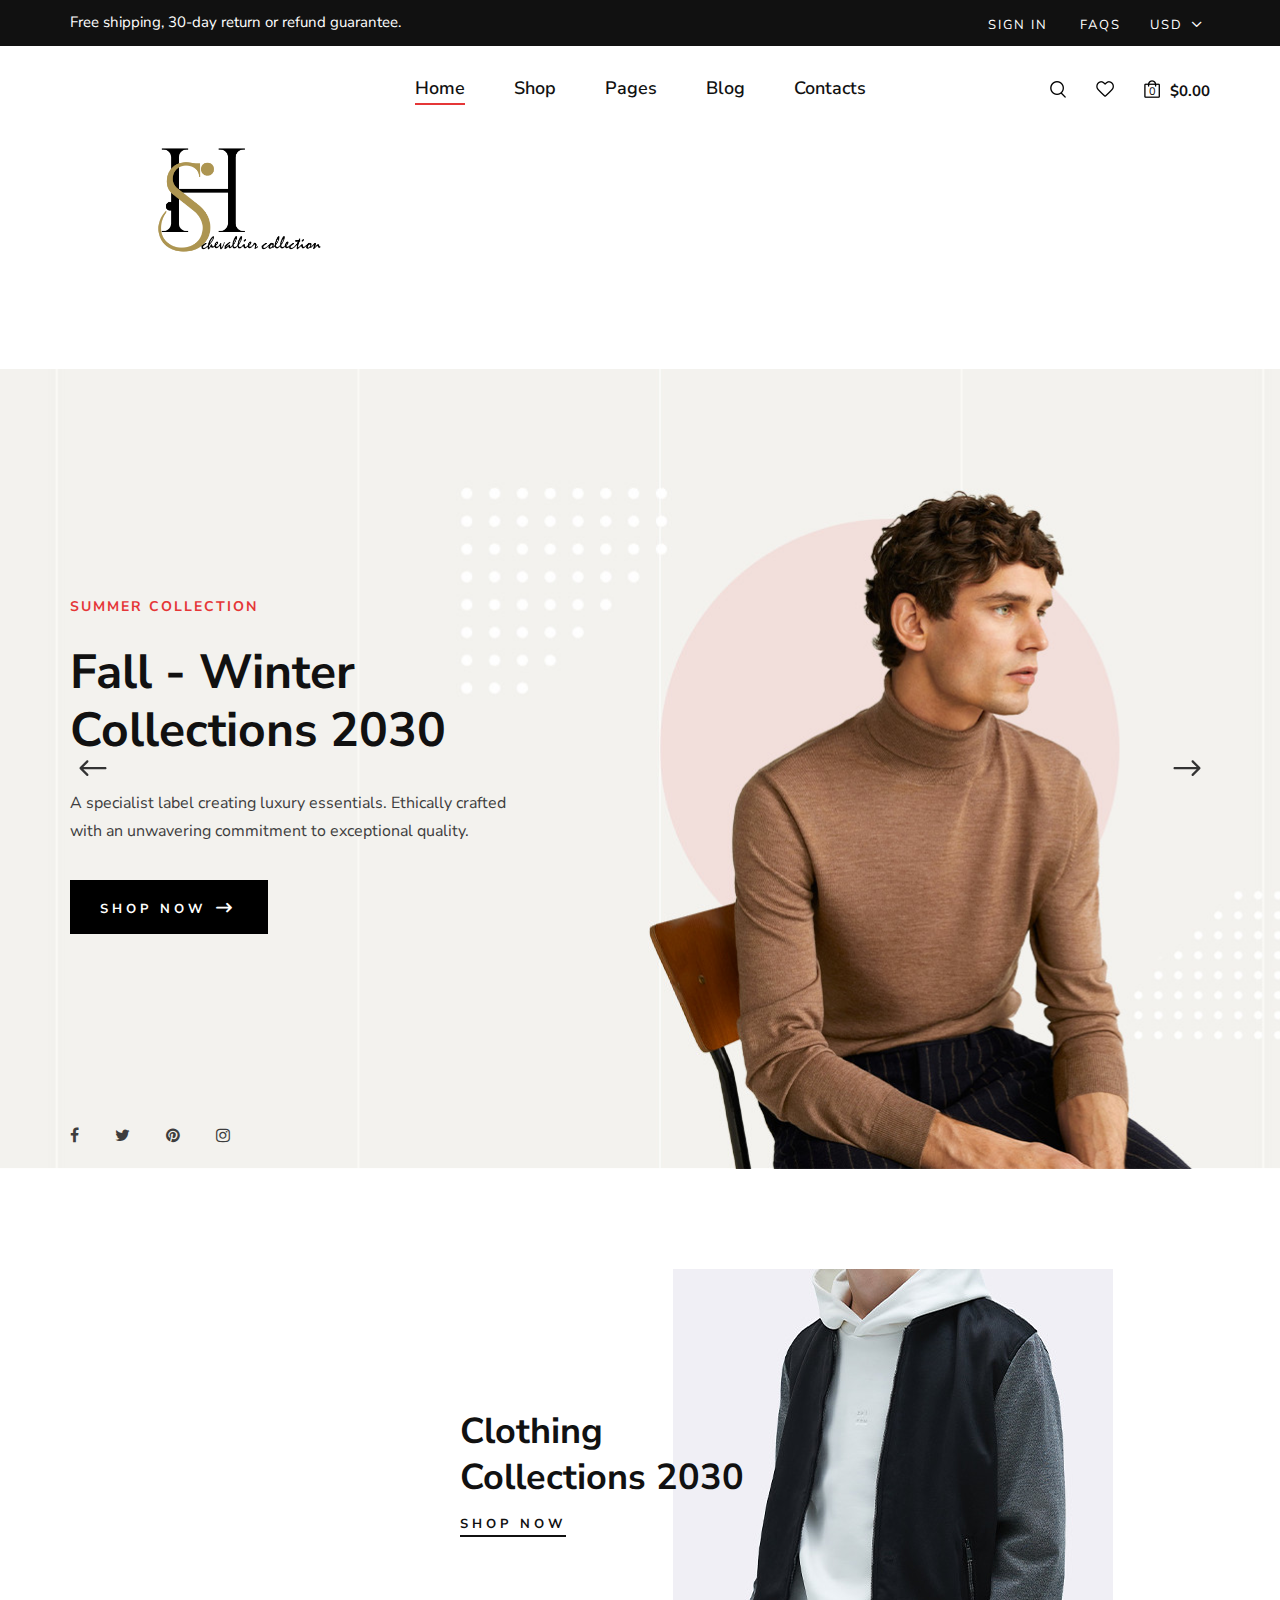
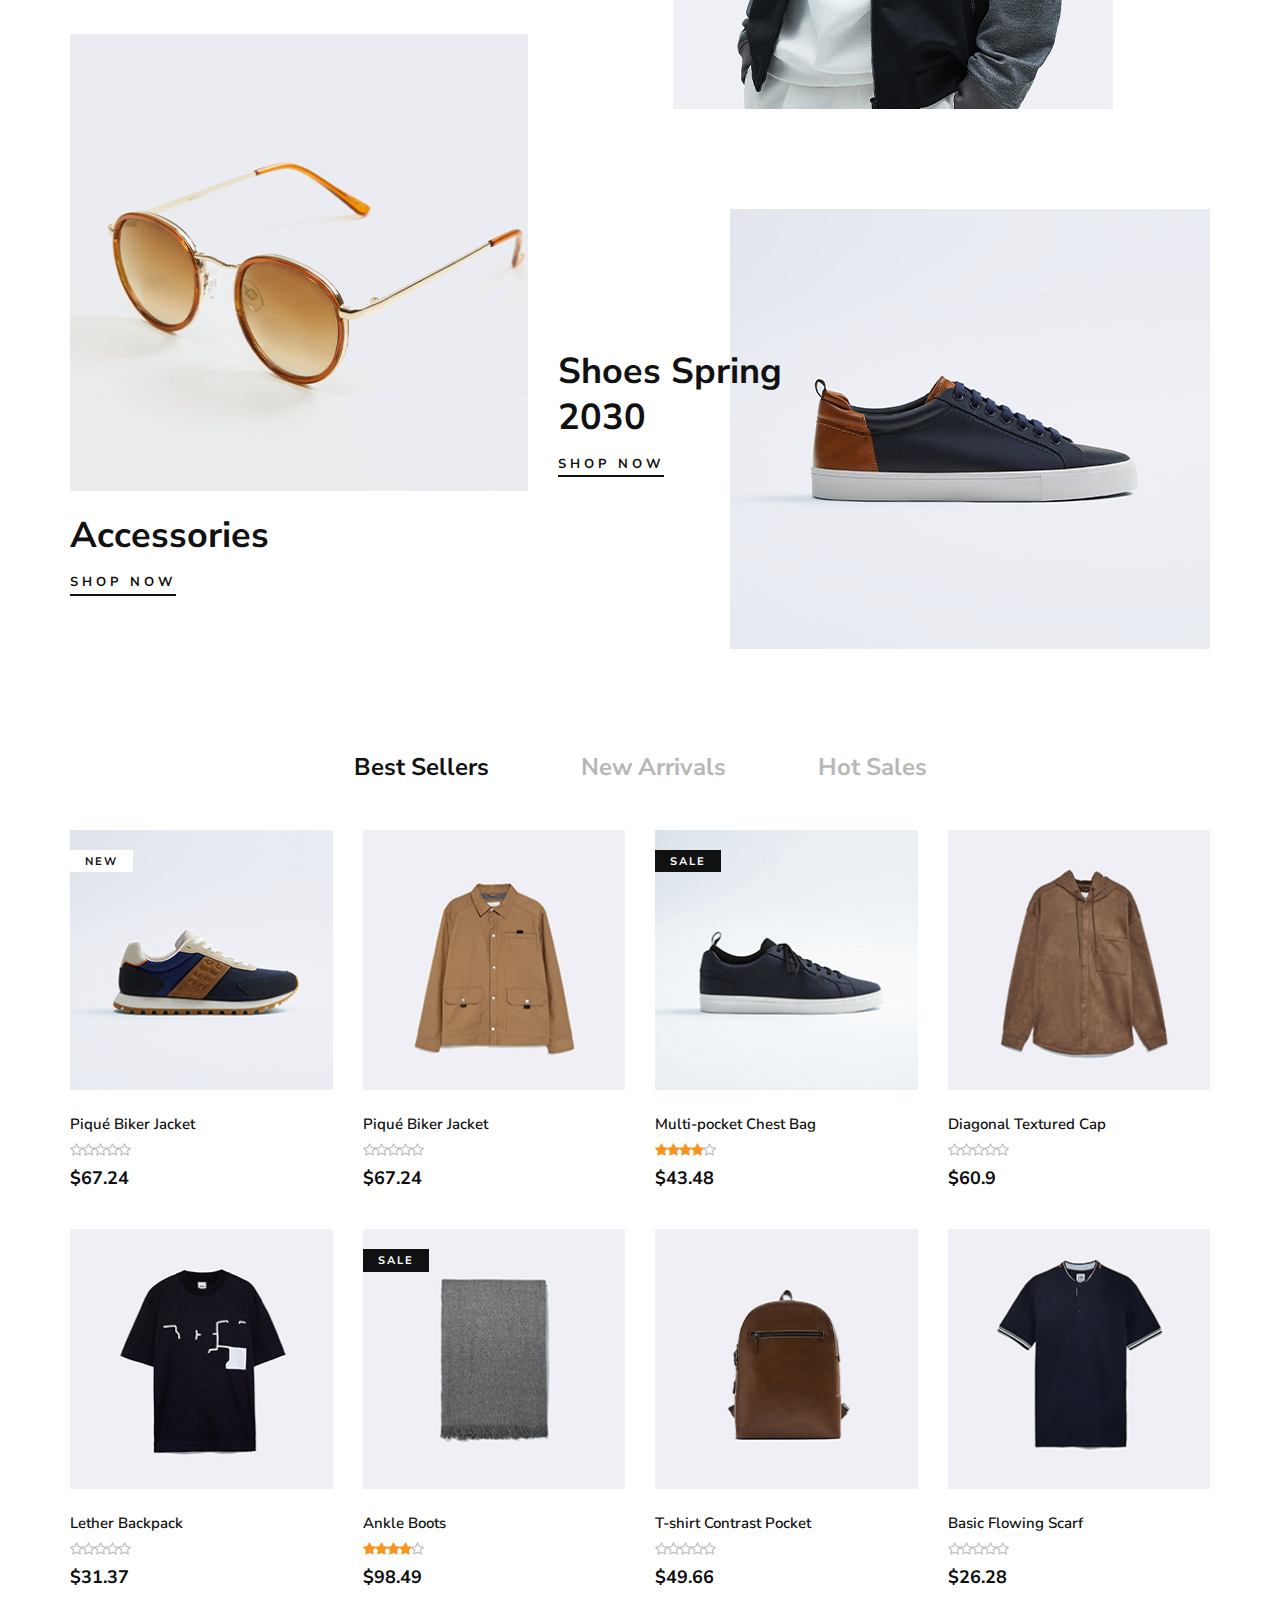
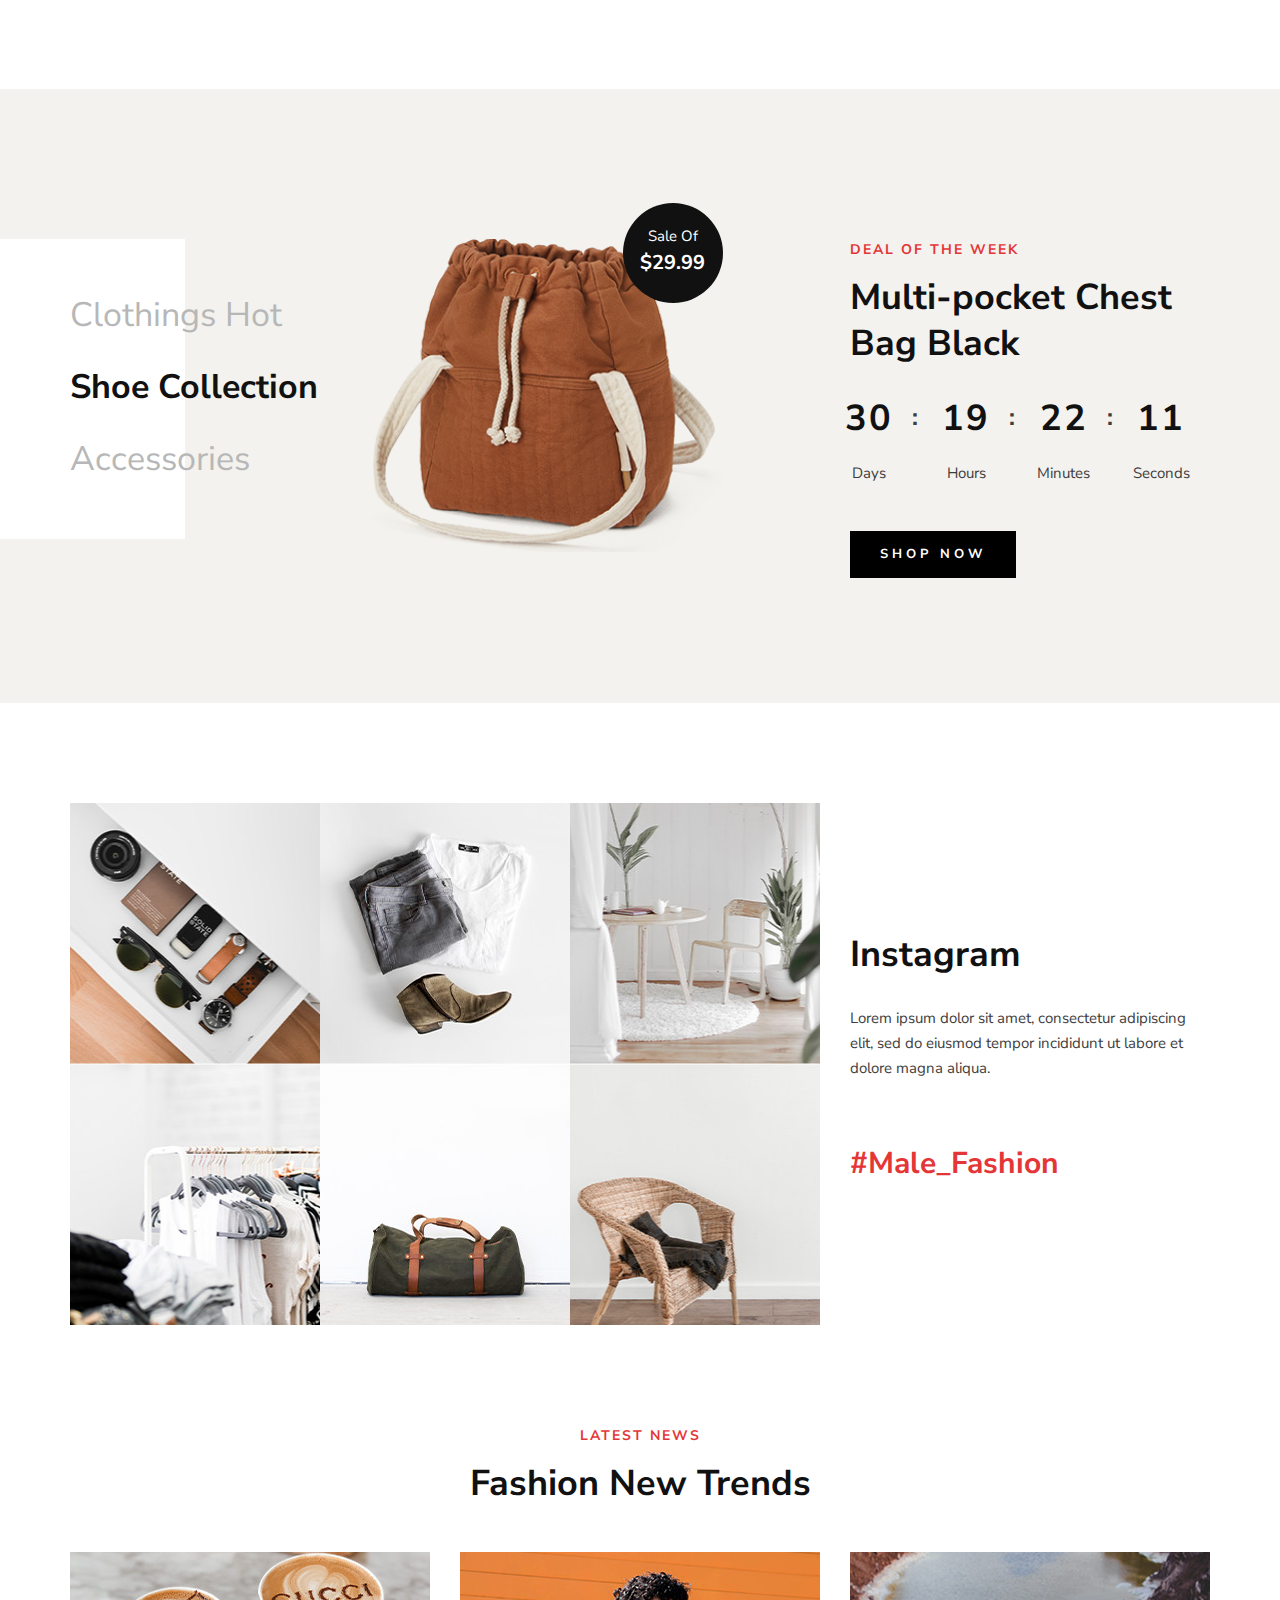
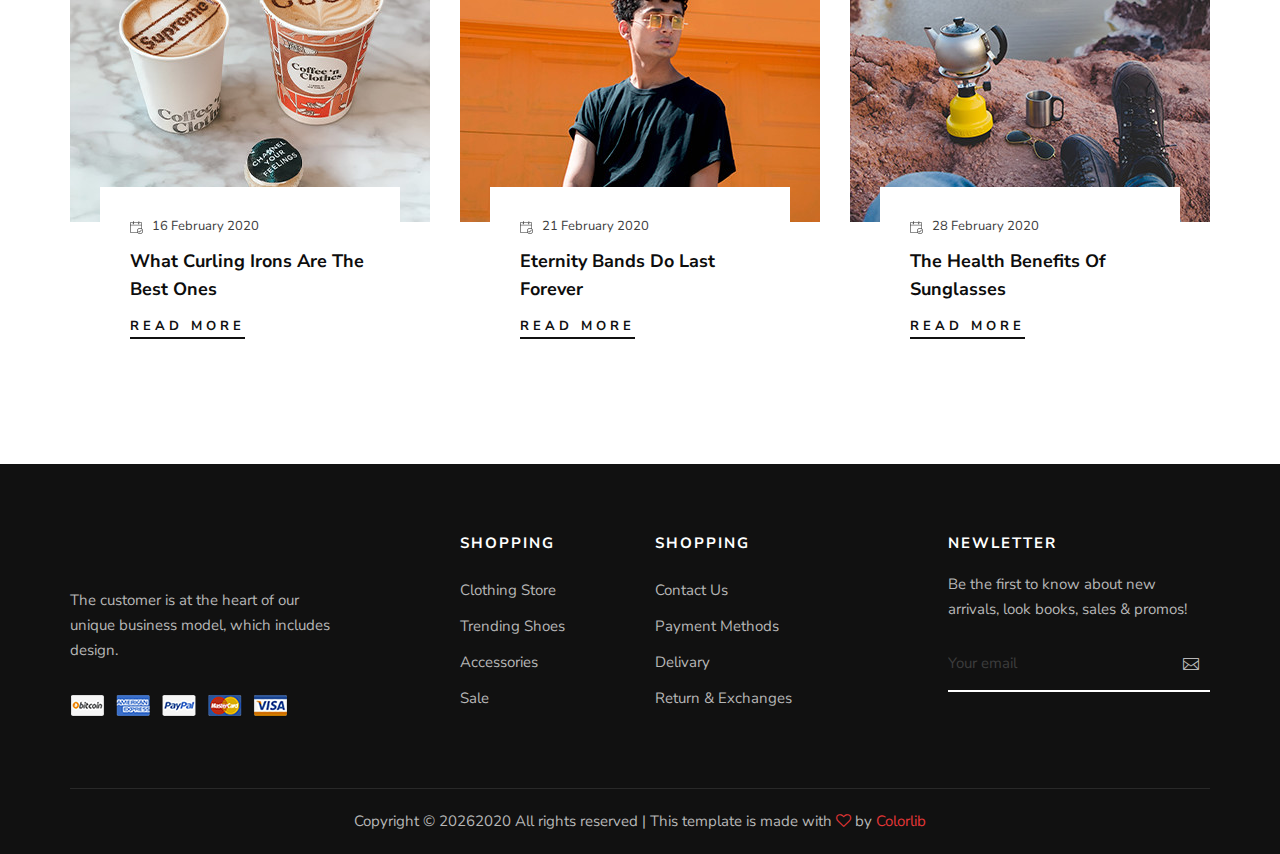
==== commit 971275a9: "update" ====
--- a/index.html
+++ b/index.html
@@ -81,7 +81,7 @@
                                 <ul>
                                     <li>USD</li>
                                     <li>EUR</li>
-                                    <li>USD</li>
+                                    <li>TND</li>
                                 </ul>
                             </div>
                         </div>
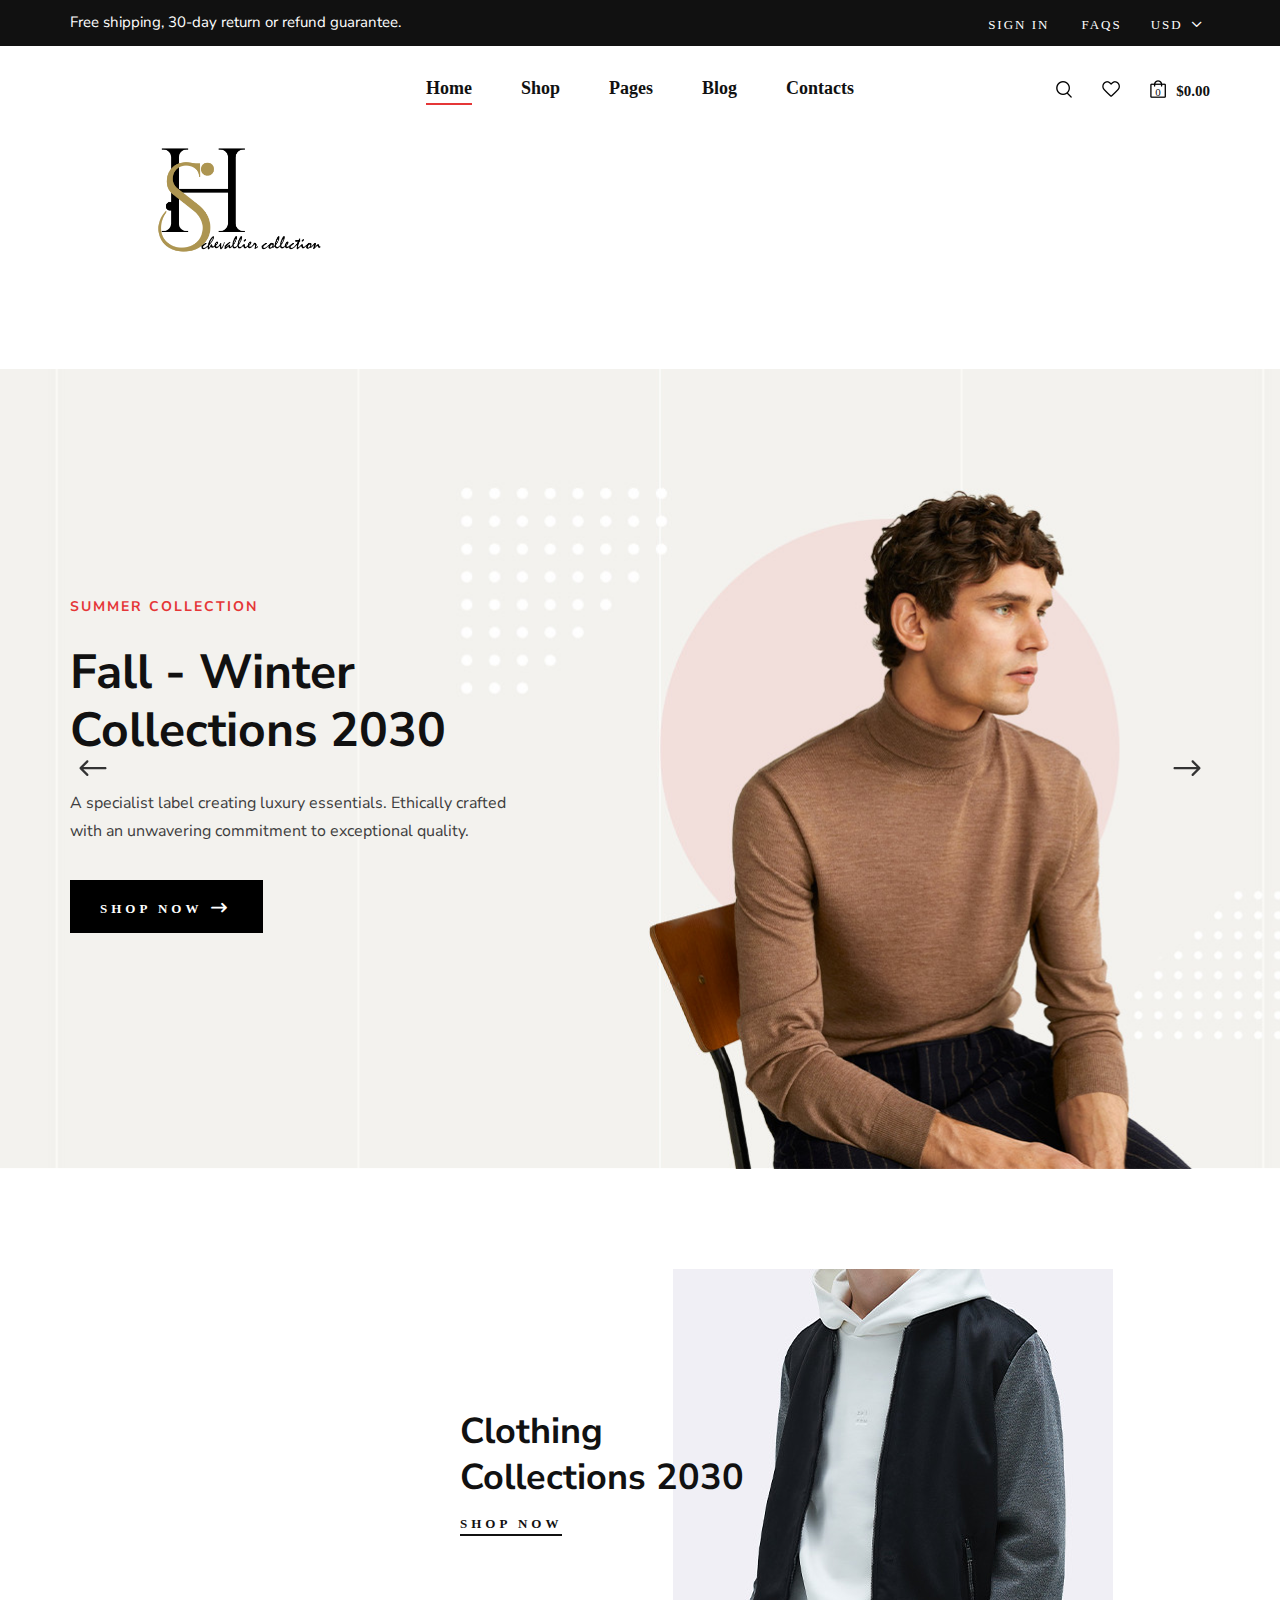
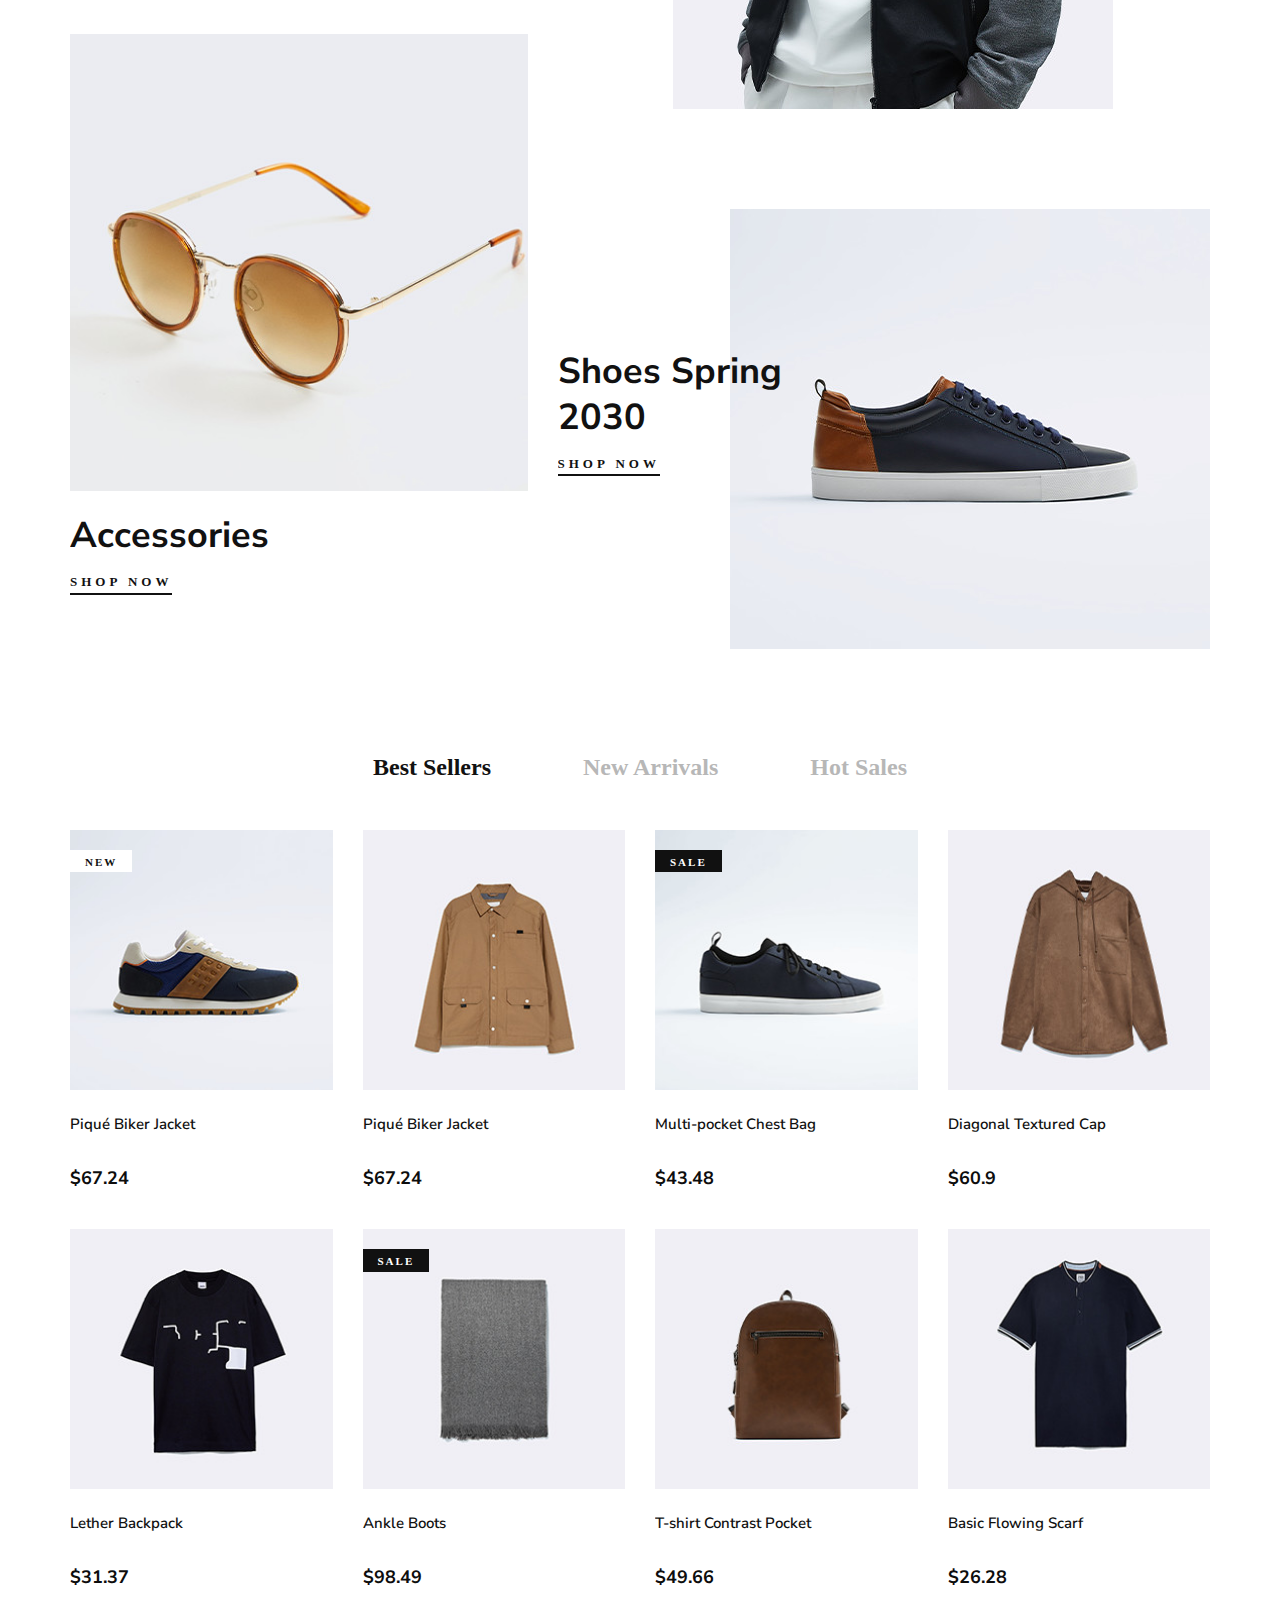
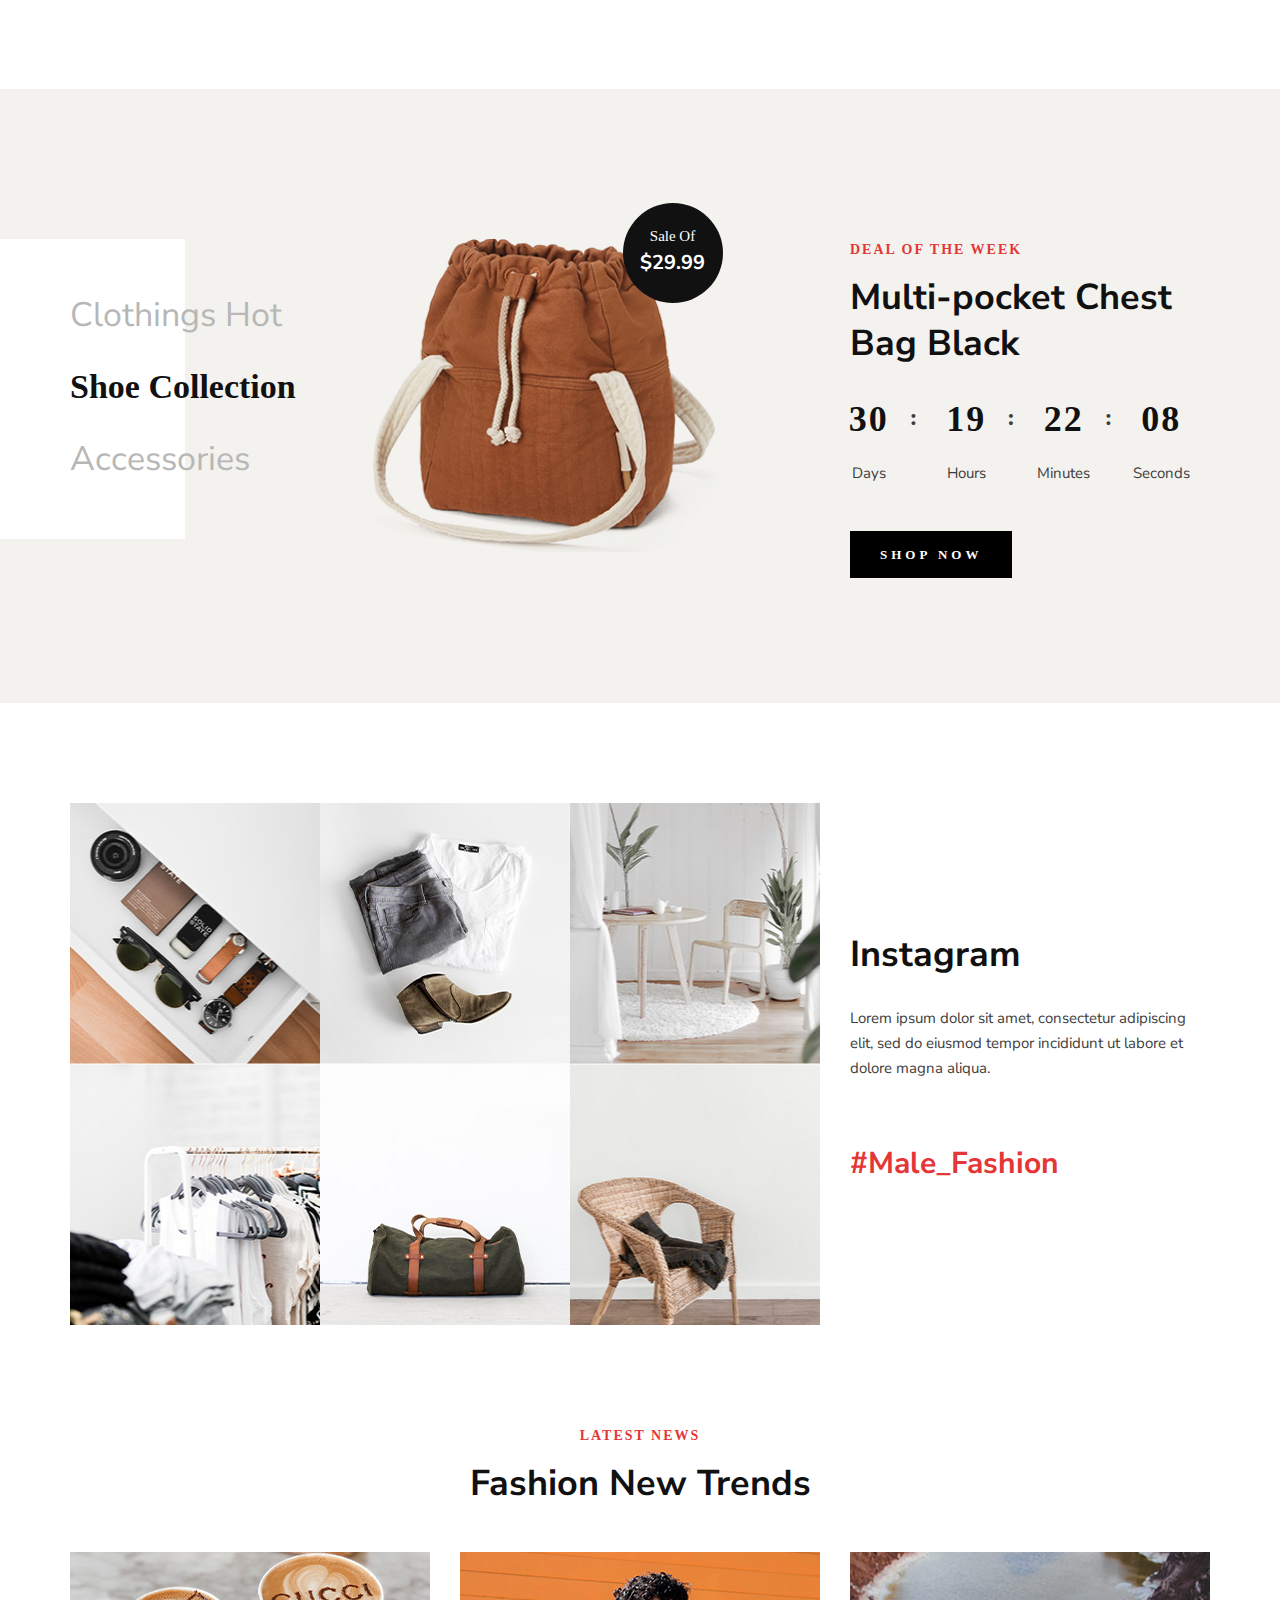
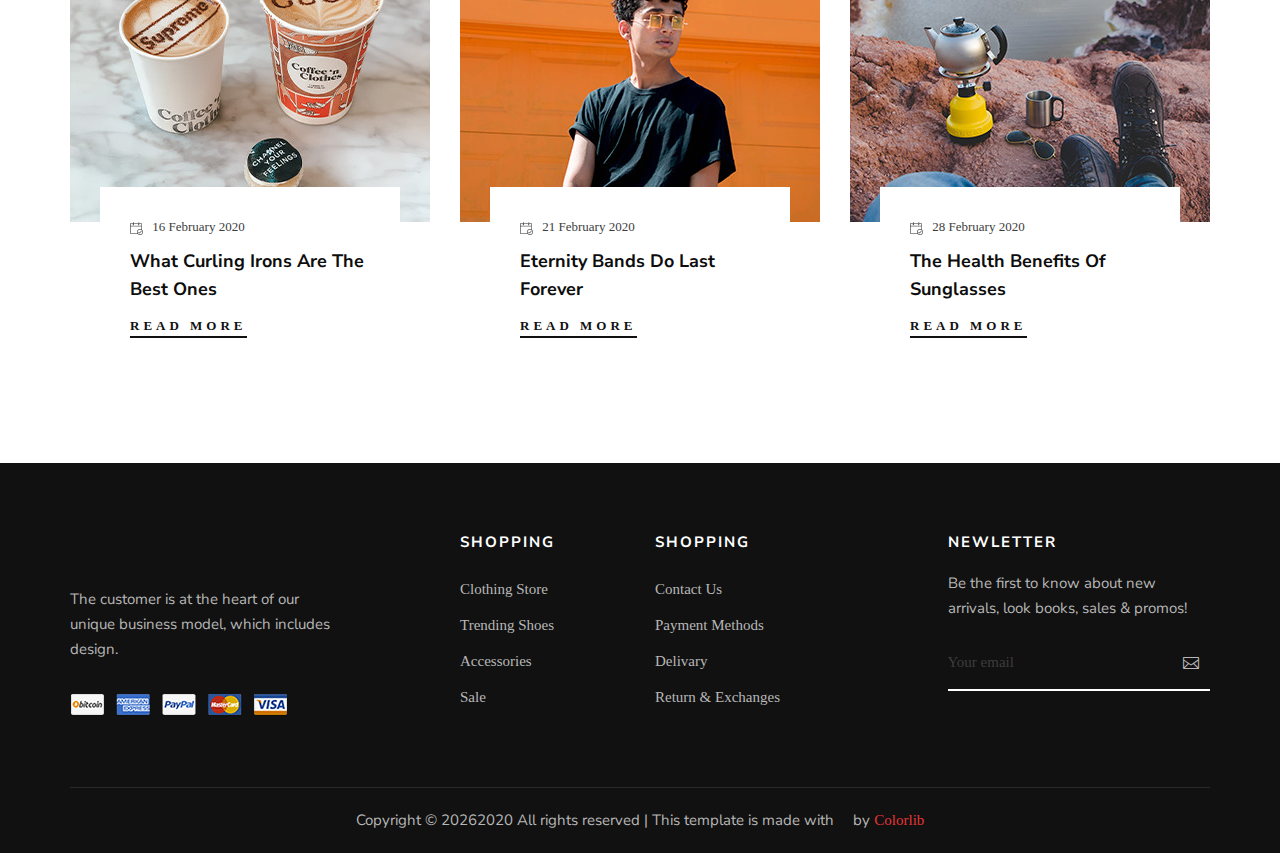
==== commit 043af8f6: "updtes" ====
--- a/index.html
+++ b/index.html
@@ -3,8 +3,8 @@
 
 <head>
     <meta charset="UTF-8">
-    <meta name="description" content="Male_Fashion Template">
-    <meta name="keywords" content="Male_Fashion, unica, creative, html">
+    <meta name="description" content="cavaliere">
+    <meta name="keywords" content="cavaliere, unica, creative, html">
     <meta name="viewport" content="width=device-width, initial-scale=1.0">
     <meta http-equiv="X-UA-Compatible" content="ie=edge">
     <title>chevalier</title>
